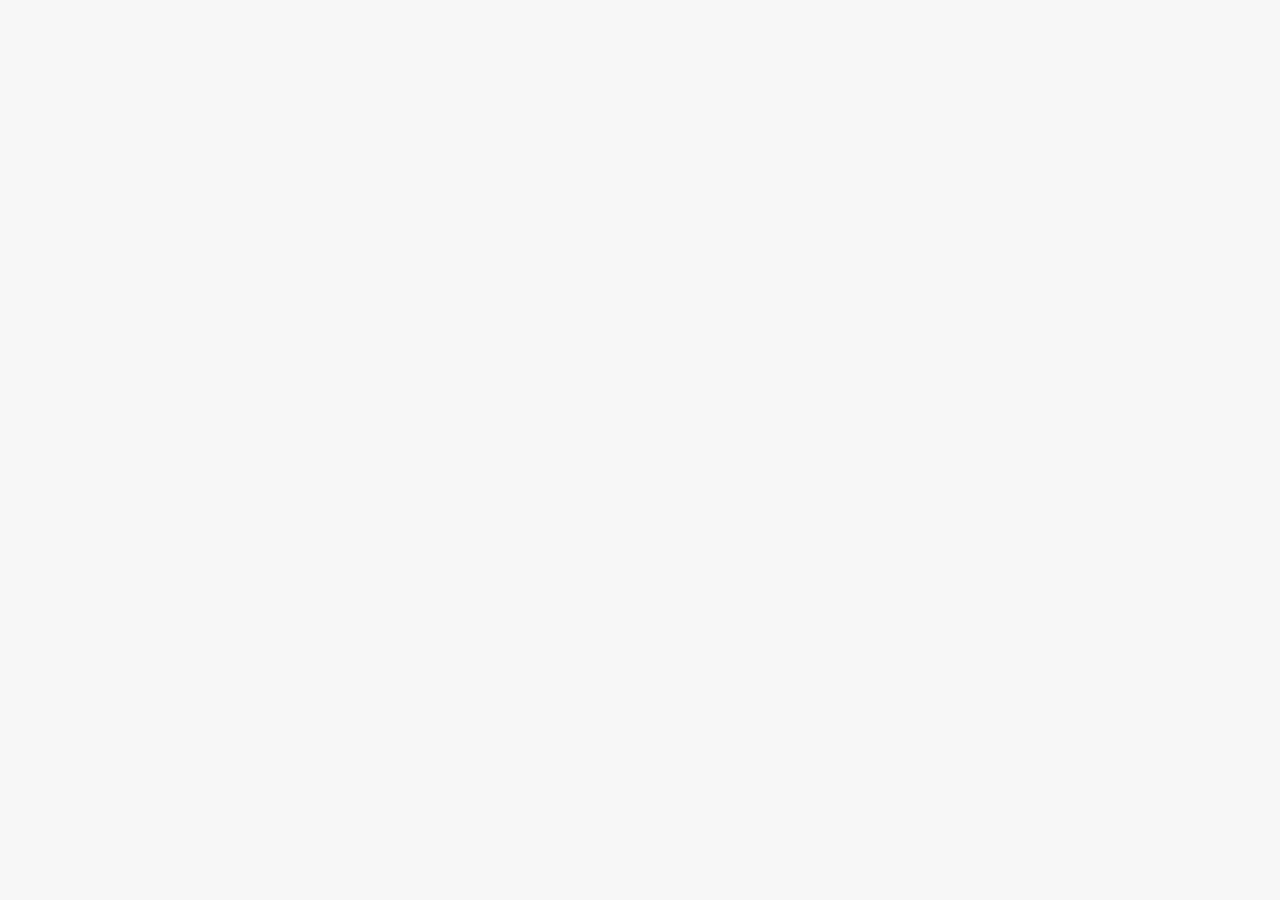
==== index.html @ 06589e7f "Deploy: cicada-syndicate/site@50992321ca707b582c12fab7ec9f43a2d188e33d" ====
<!-- index.html (project root) -->
<!doctype html>
<html lang="en">
  <head>
    <meta charset="utf-8" />
    <meta name="viewport" content="width=device-width, initial-scale=1.0" />
    <title>Cicada Syndicate</title>

    <!-- Your fonts + Font Awesome CDN (keep if you rely on them) -->
    <link rel="stylesheet" href="https://cdnjs.cloudflare.com/ajax/libs/font-awesome/6.5.1/css/all.min.css" />
    <link rel="preconnect" href="https://fonts.googleapis.com" />
    <link rel="preconnect" href="https://fonts.gstatic.com" crossorigin />
    <link href="https://fonts.googleapis.com/css2?family=Host+Grotesk:ital,wght@0,300..800;1,300..800&family=Source+Sans+3:ital,wght@0,200..900;1,200..900&display=swap" rel="stylesheet" />

    <!-- Vite injects scripts automatically -->
    <script type="module" crossorigin src="/assets/index-CR5ueB8g.js"></script>
    <link rel="stylesheet" crossorigin href="/assets/index-DeprcFbC.css">
  </head>
  <body>
    <div id="root"></div>
  </body>
</html>
---- assets/index-DeprcFbC.css ----
*,*:before,*:after{box-sizing:border-box}body,h1,h2,h3,h4,p,figure,blockquote,dl,dd{margin:0}ul[role=list],ol[role=list]{list-style:none}html:focus-within{scroll-behavior:smooth}body{min-height:100vh;text-rendering:optimizeSpeed;line-height:1.5}a:not([class]){-webkit-text-decoration-skip:ink;text-decoration-skip-ink:auto}img,picture{max-width:100%;display:block}input,button,textarea,select{font:inherit}@media (prefers-reduced-motion:reduce){html:focus-within{scroll-behavior:auto}*,*:before,*:after{animation-duration:.01ms!important;animation-iteration-count:1!important;transition-duration:.01ms!important;scroll-behavior:auto!important}}.fa-solid,.fa-regular,.fa-brands,.fa-classic,.fas,.far,.fab,.fa{--_fa-family: var(--fa-family, var(--fa-style-family, "Font Awesome 7 Free"));-webkit-font-smoothing:antialiased;-moz-osx-font-smoothing:grayscale;display:var(--fa-display, inline-block);font-family:var(--_fa-family);font-feature-settings:normal;font-style:normal;font-synthesis:none;font-variant:normal;font-weight:var(--fa-style, 900);line-height:1;text-align:center;text-rendering:auto;width:var(--fa-width, 1.25em)}:is(.fas,.far,.fab,.fa-solid,.fa-regular,.fa-brands,.fa-classic,.fa):before{content:var(--fa)/""}@supports not (content: ""/""){:is(.fas,.far,.fab,.fa-solid,.fa-regular,.fa-brands,.fa-classic,.fa):before{content:var(--fa)}}.fa-1x{font-size:1em}.fa-2x{font-size:2em}.fa-3x{font-size:3em}.fa-4x{font-size:4em}.fa-5x{font-size:5em}.fa-6x{font-size:6em}.fa-7x{font-size:7em}.fa-8x{font-size:8em}.fa-9x{font-size:9em}.fa-10x{font-size:10em}.fa-2xs{font-size:.625em;line-height:.1em;vertical-align:calc((6 / 10 - .375) * 1em)}.fa-xs{font-size:.75em;line-height:calc(1 / 12 * 1em);vertical-align:.125em}.fa-sm{font-size:.875em;line-height:calc(1 / 14 * 1em);vertical-align:calc((6 / 14 - .375) * 1em)}.fa-lg{font-size:1.25em;line-height:.05em;vertical-align:calc((6 / 20 - .375) * 1em)}.fa-xl{font-size:1.5em;line-height:calc(1 / 24 * 1em);vertical-align:-.125em}.fa-2xl{font-size:2em;line-height:.03125em;vertical-align:-.1875em}.fa-width-auto{--fa-width: auto}.fa-fw,.fa-width-fixed{--fa-width: 1.25em}.fa-ul{list-style-type:none;margin-inline-start:var(--fa-li-margin, 2.5em);padding-inline-start:0}.fa-ul>li{position:relative}.fa-li{inset-inline-start:calc(-1 * var(--fa-li-width, 2em));position:absolute;text-align:center;width:var(--fa-li-width, 2em);line-height:inherit}.fa-border{border-color:var(--fa-border-color, #eee);border-radius:var(--fa-border-radius, .1em);border-style:var(--fa-border-style, solid);border-width:var(--fa-border-width, .0625em);box-sizing:var(--fa-border-box-sizing, content-box);padding:var(--fa-border-padding, .1875em .25em)}.fa-pull-left,.fa-pull-start{float:inline-start;margin-inline-end:var(--fa-pull-margin, .3em)}.fa-pull-right,.fa-pull-end{float:inline-end;margin-inline-start:var(--fa-pull-margin, .3em)}.fa-beat{animation-name:fa-beat;animation-delay:var(--fa-animation-delay, 0s);animation-direction:var(--fa-animation-direction, normal);animation-duration:var(--fa-animation-duration, 1s);animation-iteration-count:var(--fa-animation-iteration-count, infinite);animation-timing-function:var(--fa-animation-timing, ease-in-out)}.fa-bounce{animation-name:fa-bounce;animation-delay:var(--fa-animation-delay, 0s);animation-direction:var(--fa-animation-direction, normal);animation-duration:var(--fa-animation-duration, 1s);animation-iteration-count:var(--fa-animation-iteration-count, infinite);animation-timing-function:var(--fa-animation-timing, cubic-bezier(.28, .84, .42, 1))}.fa-fade{animation-name:fa-fade;animation-delay:var(--fa-animation-delay, 0s);animation-direction:var(--fa-animation-direction, normal);animation-duration:var(--fa-animation-duration, 1s);animation-iteration-count:var(--fa-animation-iteration-count, infinite);animation-timing-function:var(--fa-animation-timing, cubic-bezier(.4, 0, .6, 1))}.fa-beat-fade{animation-name:fa-beat-fade;animation-delay:var(--fa-animation-delay, 0s);animation-direction:var(--fa-animation-direction, normal);animation-duration:var(--fa-animation-duration, 1s);animation-iteration-count:var(--fa-animation-iteration-count, infinite);animation-timing-function:var(--fa-animation-timing, cubic-bezier(.4, 0, .6, 1))}.fa-flip{animation-name:fa-flip;animation-delay:var(--fa-animation-delay, 0s);animation-direction:var(--fa-animation-direction, normal);animation-duration:var(--fa-animation-duration, 1s);animation-iteration-count:var(--fa-animation-iteration-count, infinite);animation-timing-function:var(--fa-animation-timing, ease-in-out)}.fa-shake{animation-name:fa-shake;animation-delay:var(--fa-animation-delay, 0s);animation-direction:var(--fa-animation-direction, normal);animation-duration:var(--fa-animation-duration, 1s);animation-iteration-count:var(--fa-animation-iteration-count, infinite);animation-timing-function:var(--fa-animation-timing, linear)}.fa-spin{animation-name:fa-spin;animation-delay:var(--fa-animation-delay, 0s);animation-direction:var(--fa-animation-direction, normal);animation-duration:var(--fa-animation-duration, 2s);animation-iteration-count:var(--fa-animation-iteration-count, infinite);animation-timing-function:var(--fa-animation-timing, linear)}.fa-spin-reverse{--fa-animation-direction: reverse}.fa-pulse,.fa-spin-pulse{animation-name:fa-spin;animation-direction:var(--fa-animation-direction, normal);animation-duration:var(--fa-animation-duration, 1s);animation-iteration-count:var(--fa-animation-iteration-count, infinite);animation-timing-function:var(--fa-animation-timing, steps(8))}@media (prefers-reduced-motion: reduce){.fa-beat,.fa-bounce,.fa-fade,.fa-beat-fade,.fa-flip,.fa-pulse,.fa-shake,.fa-spin,.fa-spin-pulse{animation:none!important;transition:none!important}}@keyframes fa-beat{0%,90%{transform:scale(1)}45%{transform:scale(var(--fa-beat-scale, 1.25))}}@keyframes fa-bounce{0%{transform:scale(1) translateY(0)}10%{transform:scale(var(--fa-bounce-start-scale-x, 1.1),var(--fa-bounce-start-scale-y, .9)) translateY(0)}30%{transform:scale(var(--fa-bounce-jump-scale-x, .9),var(--fa-bounce-jump-scale-y, 1.1)) translateY(var(--fa-bounce-height, -.5em))}50%{transform:scale(var(--fa-bounce-land-scale-x, 1.05),var(--fa-bounce-land-scale-y, .95)) translateY(0)}57%{transform:scale(1) translateY(var(--fa-bounce-rebound, -.125em))}64%{transform:scale(1) translateY(0)}to{transform:scale(1) translateY(0)}}@keyframes fa-fade{50%{opacity:var(--fa-fade-opacity, .4)}}@keyframes fa-beat-fade{0%,to{opacity:var(--fa-beat-fade-opacity, .4);transform:scale(1)}50%{opacity:1;transform:scale(var(--fa-beat-fade-scale, 1.125))}}@keyframes fa-flip{50%{transform:rotate3d(var(--fa-flip-x, 0),var(--fa-flip-y, 1),var(--fa-flip-z, 0),var(--fa-flip-angle, -180deg))}}@keyframes fa-shake{0%{transform:rotate(-15deg)}4%{transform:rotate(15deg)}8%,24%{transform:rotate(-18deg)}12%,28%{transform:rotate(18deg)}16%{transform:rotate(-22deg)}20%{transform:rotate(22deg)}32%{transform:rotate(-12deg)}36%{transform:rotate(12deg)}40%,to{transform:rotate(0)}}@keyframes fa-spin{0%{transform:rotate(0)}to{transform:rotate(360deg)}}.fa-rotate-90{transform:rotate(90deg)}.fa-rotate-180{transform:rotate(180deg)}.fa-rotate-270{transform:rotate(270deg)}.fa-flip-horizontal{transform:scaleX(-1)}.fa-flip-vertical{transform:scaleY(-1)}.fa-flip-both,.fa-flip-horizontal.fa-flip-vertical{transform:scale(-1)}.fa-rotate-by{transform:rotate(var(--fa-rotate-angle, 0))}.fa-stack{display:inline-block;height:2em;line-height:2em;position:relative;vertical-align:middle;width:2.5em}.fa-stack-1x,.fa-stack-2x{--fa-width: 100%;inset:0;position:absolute;text-align:center;width:var(--fa-width);z-index:var(--fa-stack-z-index, auto)}.fa-stack-1x{line-height:inherit}.fa-stack-2x{font-size:2em}.fa-inverse{color:var(--fa-inverse, #fff)}.fa-0{--fa: "0"}.fa-1{--fa: "1"}.fa-2{--fa: "2"}.fa-3{--fa: "3"}.fa-4{--fa: "4"}.fa-5{--fa: "5"}.fa-6{--fa: "6"}.fa-7{--fa: "7"}.fa-8{--fa: "8"}.fa-9{--fa: "9"}.fa-exclamation{--fa: "!"}.fa-hashtag{--fa: "#"}.fa-dollar-sign,.fa-dollar,.fa-usd{--fa: "$"}.fa-percent,.fa-percentage{--fa: "%"}.fa-asterisk{--fa: "*"}.fa-plus,.fa-add{--fa: "+"}.fa-less-than{--fa: "<"}.fa-equals{--fa: "="}.fa-greater-than{--fa: ">"}.fa-question{--fa: "?"}.fa-at{--fa: "@"}.fa-a{--fa: "A"}.fa-b{--fa: "B"}.fa-c{--fa: "C"}.fa-d{--fa: "D"}.fa-e{--fa: "E"}.fa-f{--fa: "F"}.fa-g{--fa: "G"}.fa-h{--fa: "H"}.fa-i{--fa: "I"}.fa-j{--fa: "J"}.fa-k{--fa: "K"}.fa-l{--fa: "L"}.fa-m{--fa: "M"}.fa-n{--fa: "N"}.fa-o{--fa: "O"}.fa-p{--fa: "P"}.fa-q{--fa: "Q"}.fa-r{--fa: "R"}.fa-s{--fa: "S"}.fa-t{--fa: "T"}.fa-u{--fa: "U"}.fa-v{--fa: "V"}.fa-w{--fa: "W"}.fa-x{--fa: "X"}.fa-y{--fa: "Y"}.fa-z{--fa: "Z"}.fa-faucet{--fa: ""}.fa-faucet-drip{--fa: ""}.fa-house-chimney-window{--fa: ""}.fa-house-signal{--fa: ""}.fa-temperature-arrow-down,.fa-temperature-down{--fa: ""}.fa-temperature-arrow-up,.fa-temperature-up{--fa: ""}.fa-trailer{--fa: ""}.fa-bacteria{--fa: ""}.fa-bacterium{--fa: ""}.fa-box-tissue{--fa: ""}.fa-hand-holding-medical{--fa: ""}.fa-hand-sparkles{--fa: ""}.fa-hands-bubbles,.fa-hands-wash{--fa: ""}.fa-handshake-slash,.fa-handshake-alt-slash,.fa-handshake-simple-slash{--fa: ""}.fa-head-side-cough{--fa: ""}.fa-head-side-cough-slash{--fa: ""}.fa-head-side-mask{--fa: ""}.fa-head-side-virus{--fa: ""}.fa-house-chimney-user{--fa: ""}.fa-house-laptop,.fa-laptop-house{--fa: ""}.fa-lungs-virus{--fa: ""}.fa-people-arrows,.fa-people-arrows-left-right{--fa: ""}.fa-plane-slash{--fa: ""}.fa-pump-medical{--fa: ""}.fa-pump-soap{--fa: ""}.fa-shield-virus{--fa: ""}.fa-sink{--fa: ""}.fa-soap{--fa: ""}.fa-stopwatch-20{--fa: ""}.fa-shop-slash,.fa-store-alt-slash{--fa: ""}.fa-store-slash{--fa: ""}.fa-toilet-paper-slash{--fa: ""}.fa-users-slash{--fa: ""}.fa-virus{--fa: ""}.fa-virus-slash{--fa: ""}.fa-viruses{--fa: ""}.fa-vest{--fa: ""}.fa-vest-patches{--fa: ""}.fa-arrow-trend-down{--fa: ""}.fa-arrow-trend-up{--fa: ""}.fa-arrow-up-from-bracket{--fa: ""}.fa-austral-sign{--fa: ""}.fa-baht-sign{--fa: ""}.fa-bitcoin-sign{--fa: ""}.fa-bolt-lightning{--fa: ""}.fa-book-bookmark{--fa: ""}.fa-camera-rotate{--fa: ""}.fa-cedi-sign{--fa: ""}.fa-chart-column{--fa: ""}.fa-chart-gantt{--fa: ""}.fa-clapperboard{--fa: ""}.fa-clover{--fa: ""}.fa-code-compare{--fa: ""}.fa-code-fork{--fa: ""}.fa-code-pull-request{--fa: ""}.fa-colon-sign{--fa: ""}.fa-cruzeiro-sign{--fa: ""}.fa-display{--fa: ""}.fa-dong-sign{--fa: ""}.fa-elevator{--fa: ""}.fa-filter-circle-xmark{--fa: ""}.fa-florin-sign{--fa: ""}.fa-folder-closed{--fa: ""}.fa-franc-sign{--fa: ""}.fa-guarani-sign{--fa: ""}.fa-gun{--fa: ""}.fa-hands-clapping{--fa: ""}.fa-house-user,.fa-home-user{--fa: ""}.fa-indian-rupee-sign,.fa-indian-rupee,.fa-inr{--fa: ""}.fa-kip-sign{--fa: ""}.fa-lari-sign{--fa: ""}.fa-litecoin-sign{--fa: ""}.fa-manat-sign{--fa: ""}.fa-mask-face{--fa: ""}.fa-mill-sign{--fa: ""}.fa-money-bills{--fa: ""}.fa-naira-sign{--fa: ""}.fa-notdef{--fa: ""}.fa-panorama{--fa: ""}.fa-peseta-sign{--fa: ""}.fa-peso-sign{--fa: ""}.fa-plane-up{--fa: ""}.fa-rupiah-sign{--fa: ""}.fa-stairs{--fa: ""}.fa-timeline{--fa: ""}.fa-truck-front{--fa: ""}.fa-turkish-lira-sign,.fa-try,.fa-turkish-lira{--fa: ""}.fa-vault{--fa: ""}.fa-wand-magic-sparkles,.fa-magic-wand-sparkles{--fa: ""}.fa-wheat-awn,.fa-wheat-alt{--fa: ""}.fa-wheelchair-move,.fa-wheelchair-alt{--fa: ""}.fa-bangladeshi-taka-sign{--fa: ""}.fa-bowl-rice{--fa: ""}.fa-person-pregnant{--fa: ""}.fa-house-chimney,.fa-home-lg{--fa: ""}.fa-house-crack{--fa: ""}.fa-house-medical{--fa: ""}.fa-cent-sign{--fa: ""}.fa-plus-minus{--fa: ""}.fa-sailboat{--fa: ""}.fa-section{--fa: ""}.fa-shrimp{--fa: ""}.fa-brazilian-real-sign{--fa: ""}.fa-chart-simple{--fa: ""}.fa-diagram-next{--fa: ""}.fa-diagram-predecessor{--fa: ""}.fa-diagram-successor{--fa: ""}.fa-earth-oceania,.fa-globe-oceania{--fa: ""}.fa-bug-slash{--fa: ""}.fa-file-circle-plus{--fa: ""}.fa-shop-lock{--fa: ""}.fa-virus-covid{--fa: ""}.fa-virus-covid-slash{--fa: ""}.fa-anchor-circle-check{--fa: ""}.fa-anchor-circle-exclamation{--fa: ""}.fa-anchor-circle-xmark{--fa: ""}.fa-anchor-lock{--fa: ""}.fa-arrow-down-up-across-line{--fa: ""}.fa-arrow-down-up-lock{--fa: ""}.fa-arrow-right-to-city{--fa: ""}.fa-arrow-up-from-ground-water{--fa: ""}.fa-arrow-up-from-water-pump{--fa: ""}.fa-arrow-up-right-dots{--fa: ""}.fa-arrows-down-to-line{--fa: ""}.fa-arrows-down-to-people{--fa: ""}.fa-arrows-left-right-to-line{--fa: ""}.fa-arrows-spin{--fa: ""}.fa-arrows-split-up-and-left{--fa: ""}.fa-arrows-to-circle{--fa: ""}.fa-arrows-to-dot{--fa: ""}.fa-arrows-to-eye{--fa: ""}.fa-arrows-turn-right{--fa: ""}.fa-arrows-turn-to-dots{--fa: ""}.fa-arrows-up-to-line{--fa: ""}.fa-bore-hole{--fa: ""}.fa-bottle-droplet{--fa: ""}.fa-bottle-water{--fa: ""}.fa-bowl-food{--fa: ""}.fa-boxes-packing{--fa: ""}.fa-bridge{--fa: ""}.fa-bridge-circle-check{--fa: ""}.fa-bridge-circle-exclamation{--fa: ""}.fa-bridge-circle-xmark{--fa: ""}.fa-bridge-lock{--fa: ""}.fa-bridge-water{--fa: ""}.fa-bucket{--fa: ""}.fa-bugs{--fa: ""}.fa-building-circle-arrow-right{--fa: ""}.fa-building-circle-check{--fa: ""}.fa-building-circle-exclamation{--fa: ""}.fa-building-circle-xmark{--fa: ""}.fa-building-flag{--fa: ""}.fa-building-lock{--fa: ""}.fa-building-ngo{--fa: ""}.fa-building-shield{--fa: ""}.fa-building-un{--fa: ""}.fa-building-user{--fa: ""}.fa-building-wheat{--fa: ""}.fa-burst{--fa: ""}.fa-car-on{--fa: ""}.fa-car-tunnel{--fa: ""}.fa-child-combatant,.fa-child-rifle{--fa: ""}.fa-children{--fa: ""}.fa-circle-nodes{--fa: ""}.fa-clipboard-question{--fa: ""}.fa-cloud-showers-water{--fa: ""}.fa-computer{--fa: ""}.fa-cubes-stacked{--fa: ""}.fa-envelope-circle-check{--fa: ""}.fa-explosion{--fa: ""}.fa-ferry{--fa: ""}.fa-file-circle-exclamation{--fa: ""}.fa-file-circle-minus{--fa: ""}.fa-file-circle-question{--fa: ""}.fa-file-shield{--fa: ""}.fa-fire-burner{--fa: ""}.fa-fish-fins{--fa: ""}.fa-flask-vial{--fa: ""}.fa-glass-water{--fa: ""}.fa-glass-water-droplet{--fa: ""}.fa-group-arrows-rotate{--fa: ""}.fa-hand-holding-hand{--fa: ""}.fa-handcuffs{--fa: ""}.fa-hands-bound{--fa: ""}.fa-hands-holding-child{--fa: ""}.fa-hands-holding-circle{--fa: ""}.fa-heart-circle-bolt{--fa: ""}.fa-heart-circle-check{--fa: ""}.fa-heart-circle-exclamation{--fa: ""}.fa-heart-circle-minus{--fa: ""}.fa-heart-circle-plus{--fa: ""}.fa-heart-circle-xmark{--fa: ""}.fa-helicopter-symbol{--fa: ""}.fa-helmet-un{--fa: ""}.fa-hill-avalanche{--fa: ""}.fa-hill-rockslide{--fa: ""}.fa-house-circle-check{--fa: ""}.fa-house-circle-exclamation{--fa: ""}.fa-house-circle-xmark{--fa: ""}.fa-house-fire{--fa: ""}.fa-house-flag{--fa: ""}.fa-house-flood-water{--fa: ""}.fa-house-flood-water-circle-arrow-right{--fa: ""}.fa-house-lock{--fa: ""}.fa-house-medical-circle-check{--fa: ""}.fa-house-medical-circle-exclamation{--fa: ""}.fa-house-medical-circle-xmark{--fa: ""}.fa-house-medical-flag{--fa: ""}.fa-house-tsunami{--fa: ""}.fa-jar{--fa: ""}.fa-jar-wheat{--fa: ""}.fa-jet-fighter-up{--fa: ""}.fa-jug-detergent{--fa: ""}.fa-kitchen-set{--fa: ""}.fa-land-mine-on{--fa: ""}.fa-landmark-flag{--fa: ""}.fa-laptop-file{--fa: ""}.fa-lines-leaning{--fa: ""}.fa-location-pin-lock{--fa: ""}.fa-locust{--fa: ""}.fa-magnifying-glass-arrow-right{--fa: ""}.fa-magnifying-glass-chart{--fa: ""}.fa-mars-and-venus-burst{--fa: ""}.fa-mask-ventilator{--fa: ""}.fa-mattress-pillow{--fa: ""}.fa-mobile-retro{--fa: ""}.fa-money-bill-transfer{--fa: ""}.fa-money-bill-trend-up{--fa: ""}.fa-money-bill-wheat{--fa: ""}.fa-mosquito{--fa: ""}.fa-mosquito-net{--fa: ""}.fa-mound{--fa: ""}.fa-mountain-city{--fa: ""}.fa-mountain-sun{--fa: ""}.fa-oil-well{--fa: ""}.fa-people-group{--fa: ""}.fa-people-line{--fa: ""}.fa-people-pulling{--fa: ""}.fa-people-robbery{--fa: ""}.fa-people-roof{--fa: ""}.fa-person-arrow-down-to-line{--fa: ""}.fa-person-arrow-up-from-line{--fa: ""}.fa-person-breastfeeding{--fa: ""}.fa-person-burst{--fa: ""}.fa-person-cane{--fa: ""}.fa-person-chalkboard{--fa: ""}.fa-person-circle-check{--fa: ""}.fa-person-circle-exclamation{--fa: ""}.fa-person-circle-minus{--fa: ""}.fa-person-circle-plus{--fa: ""}.fa-person-circle-question{--fa: ""}.fa-person-circle-xmark{--fa: ""}.fa-person-dress-burst{--fa: ""}.fa-person-drowning{--fa: ""}.fa-person-falling{--fa: ""}.fa-person-falling-burst{--fa: ""}.fa-person-half-dress{--fa: ""}.fa-person-harassing{--fa: ""}.fa-person-military-pointing{--fa: ""}.fa-person-military-rifle{--fa: ""}.fa-person-military-to-person{--fa: ""}.fa-person-rays{--fa: ""}.fa-person-rifle{--fa: ""}.fa-person-shelter{--fa: ""}.fa-person-walking-arrow-loop-left{--fa: ""}.fa-person-walking-arrow-right{--fa: ""}.fa-person-walking-dashed-line-arrow-right{--fa: ""}.fa-person-walking-luggage{--fa: ""}.fa-plane-circle-check{--fa: ""}.fa-plane-circle-exclamation{--fa: ""}.fa-plane-circle-xmark{--fa: ""}.fa-plane-lock{--fa: ""}.fa-plate-wheat{--fa: ""}.fa-plug-circle-bolt{--fa: ""}.fa-plug-circle-check{--fa: ""}.fa-plug-circle-exclamation{--fa: ""}.fa-plug-circle-minus{--fa: ""}.fa-plug-circle-plus{--fa: ""}.fa-plug-circle-xmark{--fa: ""}.fa-ranking-star{--fa: ""}.fa-road-barrier{--fa: ""}.fa-road-bridge{--fa: ""}.fa-road-circle-check{--fa: ""}.fa-road-circle-exclamation{--fa: ""}.fa-road-circle-xmark{--fa: ""}.fa-road-lock{--fa: ""}.fa-road-spikes{--fa: ""}.fa-rug{--fa: ""}.fa-sack-xmark{--fa: ""}.fa-school-circle-check{--fa: ""}.fa-school-circle-exclamation{--fa: ""}.fa-school-circle-xmark{--fa: ""}.fa-school-flag{--fa: ""}.fa-school-lock{--fa: ""}.fa-sheet-plastic{--fa: ""}.fa-shield-cat{--fa: ""}.fa-shield-dog{--fa: ""}.fa-shield-heart{--fa: ""}.fa-square-nfi{--fa: ""}.fa-square-person-confined{--fa: ""}.fa-square-virus{--fa: ""}.fa-staff-snake,.fa-rod-asclepius,.fa-rod-snake,.fa-staff-aesculapius{--fa: ""}.fa-sun-plant-wilt{--fa: ""}.fa-tarp{--fa: ""}.fa-tarp-droplet{--fa: ""}.fa-tent{--fa: ""}.fa-tent-arrow-down-to-line{--fa: ""}.fa-tent-arrow-left-right{--fa: ""}.fa-tent-arrow-turn-left{--fa: ""}.fa-tent-arrows-down{--fa: ""}.fa-tents{--fa: ""}.fa-toilet-portable{--fa: ""}.fa-toilets-portable{--fa: ""}.fa-tower-cell{--fa: ""}.fa-tower-observation{--fa: ""}.fa-tree-city{--fa: ""}.fa-trowel{--fa: ""}.fa-trowel-bricks{--fa: ""}.fa-truck-arrow-right{--fa: ""}.fa-truck-droplet{--fa: ""}.fa-truck-field{--fa: ""}.fa-truck-field-un{--fa: ""}.fa-truck-plane{--fa: ""}.fa-users-between-lines{--fa: ""}.fa-users-line{--fa: ""}.fa-users-rays{--fa: ""}.fa-users-rectangle{--fa: ""}.fa-users-viewfinder{--fa: ""}.fa-vial-circle-check{--fa: ""}.fa-vial-virus{--fa: ""}.fa-wheat-awn-circle-exclamation{--fa: ""}.fa-worm{--fa: ""}.fa-xmarks-lines{--fa: ""}.fa-child-dress{--fa: ""}.fa-child-reaching{--fa: ""}.fa-file-circle-check{--fa: ""}.fa-file-circle-xmark{--fa: ""}.fa-person-through-window{--fa: ""}.fa-plant-wilt{--fa: ""}.fa-stapler{--fa: ""}.fa-train-tram{--fa: ""}.fa-table-cells-column-lock{--fa: ""}.fa-table-cells-row-lock{--fa: ""}.fa-thumbtack-slash,.fa-thumb-tack-slash{--fa: ""}.fa-table-cells-row-unlock{--fa: ""}.fa-chart-diagram{--fa: ""}.fa-comment-nodes{--fa: ""}.fa-file-fragment{--fa: ""}.fa-file-half-dashed{--fa: ""}.fa-hexagon-nodes{--fa: ""}.fa-hexagon-nodes-bolt{--fa: ""}.fa-square-binary{--fa: ""}.fa-pentagon{--fa: ""}.fa-non-binary{--fa: ""}.fa-spiral{--fa: ""}.fa-mobile-vibrate{--fa: ""}.fa-single-quote-left{--fa: ""}.fa-single-quote-right{--fa: ""}.fa-bus-side{--fa: ""}.fa-septagon,.fa-heptagon{--fa: ""}.fa-martini-glass-empty,.fa-glass-martini{--fa: ""}.fa-music{--fa: ""}.fa-magnifying-glass,.fa-search{--fa: ""}.fa-heart{--fa: ""}.fa-star{--fa: ""}.fa-user,.fa-user-alt,.fa-user-large{--fa: ""}.fa-film,.fa-film-alt,.fa-film-simple{--fa: ""}.fa-table-cells-large,.fa-th-large{--fa: ""}.fa-table-cells,.fa-th{--fa: ""}.fa-table-list,.fa-th-list{--fa: ""}.fa-check{--fa: ""}.fa-xmark,.fa-close,.fa-multiply,.fa-remove,.fa-times{--fa: ""}.fa-magnifying-glass-plus,.fa-search-plus{--fa: ""}.fa-magnifying-glass-minus,.fa-search-minus{--fa: ""}.fa-power-off{--fa: ""}.fa-signal,.fa-signal-5,.fa-signal-perfect{--fa: ""}.fa-gear,.fa-cog{--fa: ""}.fa-house,.fa-home,.fa-home-alt,.fa-home-lg-alt{--fa: ""}.fa-clock,.fa-clock-four{--fa: ""}.fa-road{--fa: ""}.fa-download{--fa: ""}.fa-inbox{--fa: ""}.fa-arrow-rotate-right,.fa-arrow-right-rotate,.fa-arrow-rotate-forward,.fa-redo{--fa: ""}.fa-arrows-rotate,.fa-refresh,.fa-sync{--fa: ""}.fa-rectangle-list,.fa-list-alt{--fa: ""}.fa-lock{--fa: ""}.fa-flag{--fa: ""}.fa-headphones,.fa-headphones-alt,.fa-headphones-simple{--fa: ""}.fa-volume-off{--fa: ""}.fa-volume-low,.fa-volume-down{--fa: ""}.fa-volume-high,.fa-volume-up{--fa: ""}.fa-qrcode{--fa: ""}.fa-barcode{--fa: ""}.fa-tag{--fa: ""}.fa-tags{--fa: ""}.fa-book{--fa: ""}.fa-bookmark{--fa: ""}.fa-print{--fa: ""}.fa-camera,.fa-camera-alt{--fa: ""}.fa-font{--fa: ""}.fa-bold{--fa: ""}.fa-italic{--fa: ""}.fa-text-height{--fa: ""}.fa-text-width{--fa: ""}.fa-align-left{--fa: ""}.fa-align-center{--fa: ""}.fa-align-right{--fa: ""}.fa-align-justify{--fa: ""}.fa-list,.fa-list-squares{--fa: ""}.fa-outdent,.fa-dedent{--fa: ""}.fa-indent{--fa: ""}.fa-video,.fa-video-camera{--fa: ""}.fa-image{--fa: ""}.fa-location-pin,.fa-map-marker{--fa: ""}.fa-circle-half-stroke,.fa-adjust{--fa: ""}.fa-droplet,.fa-tint{--fa: ""}.fa-pen-to-square,.fa-edit{--fa: ""}.fa-arrows-up-down-left-right,.fa-arrows{--fa: ""}.fa-backward-step,.fa-step-backward{--fa: ""}.fa-backward-fast,.fa-fast-backward{--fa: ""}.fa-backward{--fa: ""}.fa-play{--fa: ""}.fa-pause{--fa: ""}.fa-stop{--fa: ""}.fa-forward{--fa: ""}.fa-forward-fast,.fa-fast-forward{--fa: ""}.fa-forward-step,.fa-step-forward{--fa: ""}.fa-eject{--fa: ""}.fa-chevron-left{--fa: ""}.fa-chevron-right{--fa: ""}.fa-circle-plus,.fa-plus-circle{--fa: ""}.fa-circle-minus,.fa-minus-circle{--fa: ""}.fa-circle-xmark,.fa-times-circle,.fa-xmark-circle{--fa: ""}.fa-circle-check,.fa-check-circle{--fa: ""}.fa-circle-question,.fa-question-circle{--fa: ""}.fa-circle-info,.fa-info-circle{--fa: ""}.fa-crosshairs{--fa: ""}.fa-ban,.fa-cancel{--fa: ""}.fa-arrow-left{--fa: ""}.fa-arrow-right{--fa: ""}.fa-arrow-up{--fa: ""}.fa-arrow-down{--fa: ""}.fa-share,.fa-mail-forward{--fa: ""}.fa-expand{--fa: ""}.fa-compress{--fa: ""}.fa-minus,.fa-subtract{--fa: ""}.fa-circle-exclamation,.fa-exclamation-circle{--fa: ""}.fa-gift{--fa: ""}.fa-leaf{--fa: ""}.fa-fire{--fa: ""}.fa-eye{--fa: ""}.fa-eye-slash{--fa: ""}.fa-triangle-exclamation,.fa-exclamation-triangle,.fa-warning{--fa: ""}.fa-plane{--fa: ""}.fa-calendar-days,.fa-calendar-alt{--fa: ""}.fa-shuffle,.fa-random{--fa: ""}.fa-comment{--fa: ""}.fa-magnet{--fa: ""}.fa-chevron-up{--fa: ""}.fa-chevron-down{--fa: ""}.fa-retweet{--fa: ""}.fa-cart-shopping,.fa-shopping-cart{--fa: ""}.fa-folder,.fa-folder-blank{--fa: ""}.fa-folder-open{--fa: ""}.fa-arrows-up-down,.fa-arrows-v{--fa: ""}.fa-arrows-left-right,.fa-arrows-h{--fa: ""}.fa-chart-bar,.fa-bar-chart{--fa: ""}.fa-camera-retro{--fa: ""}.fa-key{--fa: ""}.fa-gears,.fa-cogs{--fa: ""}.fa-comments{--fa: ""}.fa-star-half{--fa: ""}.fa-arrow-right-from-bracket,.fa-sign-out{--fa: ""}.fa-thumbtack,.fa-thumb-tack{--fa: ""}.fa-arrow-up-right-from-square,.fa-external-link{--fa: ""}.fa-arrow-right-to-bracket,.fa-sign-in{--fa: ""}.fa-trophy{--fa: ""}.fa-upload{--fa: ""}.fa-lemon{--fa: ""}.fa-phone{--fa: ""}.fa-square-phone,.fa-phone-square{--fa: ""}.fa-unlock{--fa: ""}.fa-credit-card,.fa-credit-card-alt{--fa: ""}.fa-rss,.fa-feed{--fa: ""}.fa-hard-drive,.fa-hdd{--fa: ""}.fa-bullhorn{--fa: ""}.fa-certificate{--fa: ""}.fa-hand-point-right{--fa: ""}.fa-hand-point-left{--fa: ""}.fa-hand-point-up{--fa: ""}.fa-hand-point-down{--fa: ""}.fa-circle-arrow-left,.fa-arrow-circle-left{--fa: ""}.fa-circle-arrow-right,.fa-arrow-circle-right{--fa: ""}.fa-circle-arrow-up,.fa-arrow-circle-up{--fa: ""}.fa-circle-arrow-down,.fa-arrow-circle-down{--fa: ""}.fa-globe{--fa: ""}.fa-wrench{--fa: ""}.fa-list-check,.fa-tasks{--fa: ""}.fa-filter{--fa: ""}.fa-briefcase{--fa: ""}.fa-up-down-left-right,.fa-arrows-alt{--fa: ""}.fa-users{--fa: ""}.fa-link,.fa-chain{--fa: ""}.fa-cloud{--fa: ""}.fa-flask{--fa: ""}.fa-scissors,.fa-cut{--fa: ""}.fa-copy{--fa: ""}.fa-paperclip{--fa: ""}.fa-floppy-disk,.fa-save{--fa: ""}.fa-square{--fa: ""}.fa-bars,.fa-navicon{--fa: ""}.fa-list-ul,.fa-list-dots{--fa: ""}.fa-list-ol,.fa-list-1-2,.fa-list-numeric{--fa: ""}.fa-strikethrough{--fa: ""}.fa-underline{--fa: ""}.fa-table{--fa: ""}.fa-wand-magic,.fa-magic{--fa: ""}.fa-truck{--fa: ""}.fa-money-bill{--fa: ""}.fa-caret-down{--fa: ""}.fa-caret-up{--fa: ""}.fa-caret-left{--fa: ""}.fa-caret-right{--fa: ""}.fa-table-columns,.fa-columns{--fa: ""}.fa-sort,.fa-unsorted{--fa: ""}.fa-sort-down,.fa-sort-desc{--fa: ""}.fa-sort-up,.fa-sort-asc{--fa: ""}.fa-envelope{--fa: ""}.fa-arrow-rotate-left,.fa-arrow-left-rotate,.fa-arrow-rotate-back,.fa-arrow-rotate-backward,.fa-undo{--fa: ""}.fa-gavel,.fa-legal{--fa: ""}.fa-bolt,.fa-zap{--fa: ""}.fa-sitemap{--fa: ""}.fa-umbrella{--fa: ""}.fa-paste,.fa-file-clipboard{--fa: ""}.fa-lightbulb{--fa: ""}.fa-arrow-right-arrow-left,.fa-exchange{--fa: ""}.fa-cloud-arrow-down,.fa-cloud-download,.fa-cloud-download-alt{--fa: ""}.fa-cloud-arrow-up,.fa-cloud-upload,.fa-cloud-upload-alt{--fa: ""}.fa-user-doctor,.fa-user-md{--fa: ""}.fa-stethoscope{--fa: ""}.fa-suitcase{--fa: ""}.fa-bell{--fa: ""}.fa-mug-saucer,.fa-coffee{--fa: ""}.fa-hospital,.fa-hospital-alt,.fa-hospital-wide{--fa: ""}.fa-truck-medical,.fa-ambulance{--fa: ""}.fa-suitcase-medical,.fa-medkit{--fa: ""}.fa-jet-fighter,.fa-fighter-jet{--fa: ""}.fa-beer-mug-empty,.fa-beer{--fa: ""}.fa-square-h,.fa-h-square{--fa: ""}.fa-square-plus,.fa-plus-square{--fa: ""}.fa-angles-left,.fa-angle-double-left{--fa: ""}.fa-angles-right,.fa-angle-double-right{--fa: ""}.fa-angles-up,.fa-angle-double-up{--fa: ""}.fa-angles-down,.fa-angle-double-down{--fa: ""}.fa-angle-left{--fa: ""}.fa-angle-right{--fa: ""}.fa-angle-up{--fa: ""}.fa-angle-down{--fa: ""}.fa-laptop{--fa: ""}.fa-tablet-button{--fa: ""}.fa-mobile-button{--fa: ""}.fa-quote-left,.fa-quote-left-alt{--fa: ""}.fa-quote-right,.fa-quote-right-alt{--fa: ""}.fa-spinner{--fa: ""}.fa-circle{--fa: ""}.fa-face-smile,.fa-smile{--fa: ""}.fa-face-frown,.fa-frown{--fa: ""}.fa-face-meh,.fa-meh{--fa: ""}.fa-gamepad{--fa: ""}.fa-keyboard{--fa: ""}.fa-flag-checkered{--fa: ""}.fa-terminal{--fa: ""}.fa-code{--fa: ""}.fa-reply-all,.fa-mail-reply-all{--fa: ""}.fa-location-arrow{--fa: ""}.fa-crop{--fa: ""}.fa-code-branch{--fa: ""}.fa-link-slash,.fa-chain-broken,.fa-chain-slash,.fa-unlink{--fa: ""}.fa-info{--fa: ""}.fa-superscript{--fa: ""}.fa-subscript{--fa: ""}.fa-eraser{--fa: ""}.fa-puzzle-piece{--fa: ""}.fa-microphone{--fa: ""}.fa-microphone-slash{--fa: ""}.fa-shield,.fa-shield-blank{--fa: ""}.fa-calendar{--fa: ""}.fa-fire-extinguisher{--fa: ""}.fa-rocket{--fa: ""}.fa-circle-chevron-left,.fa-chevron-circle-left{--fa: ""}.fa-circle-chevron-right,.fa-chevron-circle-right{--fa: ""}.fa-circle-chevron-up,.fa-chevron-circle-up{--fa: ""}.fa-circle-chevron-down,.fa-chevron-circle-down{--fa: ""}.fa-anchor{--fa: ""}.fa-unlock-keyhole,.fa-unlock-alt{--fa: ""}.fa-bullseye{--fa: ""}.fa-ellipsis,.fa-ellipsis-h{--fa: ""}.fa-ellipsis-vertical,.fa-ellipsis-v{--fa: ""}.fa-square-rss,.fa-rss-square{--fa: ""}.fa-circle-play,.fa-play-circle{--fa: ""}.fa-ticket{--fa: ""}.fa-square-minus,.fa-minus-square{--fa: ""}.fa-arrow-turn-up,.fa-level-up{--fa: ""}.fa-arrow-turn-down,.fa-level-down{--fa: ""}.fa-square-check,.fa-check-square{--fa: ""}.fa-square-pen,.fa-pen-square,.fa-pencil-square{--fa: ""}.fa-square-arrow-up-right,.fa-external-link-square{--fa: ""}.fa-share-from-square,.fa-share-square{--fa: ""}.fa-compass{--fa: ""}.fa-square-caret-down,.fa-caret-square-down{--fa: ""}.fa-square-caret-up,.fa-caret-square-up{--fa: ""}.fa-square-caret-right,.fa-caret-square-right{--fa: ""}.fa-euro-sign,.fa-eur,.fa-euro{--fa: ""}.fa-sterling-sign,.fa-gbp,.fa-pound-sign{--fa: ""}.fa-rupee-sign,.fa-rupee{--fa: ""}.fa-yen-sign,.fa-cny,.fa-jpy,.fa-rmb,.fa-yen{--fa: ""}.fa-ruble-sign,.fa-rouble,.fa-rub,.fa-ruble{--fa: ""}.fa-won-sign,.fa-krw,.fa-won{--fa: ""}.fa-file{--fa: ""}.fa-file-lines,.fa-file-alt,.fa-file-text{--fa: ""}.fa-arrow-down-a-z,.fa-sort-alpha-asc,.fa-sort-alpha-down{--fa: ""}.fa-arrow-up-a-z,.fa-sort-alpha-up{--fa: ""}.fa-arrow-down-wide-short,.fa-sort-amount-asc,.fa-sort-amount-down{--fa: ""}.fa-arrow-up-wide-short,.fa-sort-amount-up{--fa: ""}.fa-arrow-down-1-9,.fa-sort-numeric-asc,.fa-sort-numeric-down{--fa: ""}.fa-arrow-up-1-9,.fa-sort-numeric-up{--fa: ""}.fa-thumbs-up{--fa: ""}.fa-thumbs-down{--fa: ""}.fa-arrow-down-long,.fa-long-arrow-down{--fa: ""}.fa-arrow-up-long,.fa-long-arrow-up{--fa: ""}.fa-arrow-left-long,.fa-long-arrow-left{--fa: ""}.fa-arrow-right-long,.fa-long-arrow-right{--fa: ""}.fa-person-dress,.fa-female{--fa: ""}.fa-person,.fa-male{--fa: ""}.fa-sun{--fa: ""}.fa-moon{--fa: ""}.fa-box-archive,.fa-archive{--fa: ""}.fa-bug{--fa: ""}.fa-square-caret-left,.fa-caret-square-left{--fa: ""}.fa-circle-dot,.fa-dot-circle{--fa: ""}.fa-wheelchair{--fa: ""}.fa-lira-sign{--fa: ""}.fa-shuttle-space,.fa-space-shuttle{--fa: ""}.fa-square-envelope,.fa-envelope-square{--fa: ""}.fa-building-columns,.fa-bank,.fa-institution,.fa-museum,.fa-university{--fa: ""}.fa-graduation-cap,.fa-mortar-board{--fa: ""}.fa-language{--fa: ""}.fa-fax{--fa: ""}.fa-building{--fa: ""}.fa-child{--fa: ""}.fa-paw{--fa: ""}.fa-cube{--fa: ""}.fa-cubes{--fa: ""}.fa-recycle{--fa: ""}.fa-car,.fa-automobile{--fa: ""}.fa-taxi,.fa-cab{--fa: ""}.fa-tree{--fa: ""}.fa-database{--fa: ""}.fa-file-pdf{--fa: ""}.fa-file-word{--fa: ""}.fa-file-excel{--fa: ""}.fa-file-powerpoint{--fa: ""}.fa-file-image{--fa: ""}.fa-file-zipper,.fa-file-archive{--fa: ""}.fa-file-audio{--fa: ""}.fa-file-video{--fa: ""}.fa-file-code{--fa: ""}.fa-life-ring{--fa: ""}.fa-circle-notch{--fa: ""}.fa-paper-plane{--fa: ""}.fa-clock-rotate-left,.fa-history{--fa: ""}.fa-heading,.fa-header{--fa: ""}.fa-paragraph{--fa: ""}.fa-sliders,.fa-sliders-h{--fa: ""}.fa-share-nodes,.fa-share-alt{--fa: ""}.fa-square-share-nodes,.fa-share-alt-square{--fa: ""}.fa-bomb{--fa: ""}.fa-futbol,.fa-futbol-ball,.fa-soccer-ball{--fa: ""}.fa-tty,.fa-teletype{--fa: ""}.fa-binoculars{--fa: ""}.fa-plug{--fa: ""}.fa-newspaper{--fa: ""}.fa-wifi,.fa-wifi-3,.fa-wifi-strong{--fa: ""}.fa-calculator{--fa: ""}.fa-bell-slash{--fa: ""}.fa-trash{--fa: ""}.fa-copyright{--fa: ""}.fa-eye-dropper,.fa-eye-dropper-empty,.fa-eyedropper{--fa: ""}.fa-paintbrush,.fa-paint-brush{--fa: ""}.fa-cake-candles,.fa-birthday-cake,.fa-cake{--fa: ""}.fa-chart-area,.fa-area-chart{--fa: ""}.fa-chart-pie,.fa-pie-chart{--fa: ""}.fa-chart-line,.fa-line-chart{--fa: ""}.fa-toggle-off{--fa: ""}.fa-toggle-on{--fa: ""}.fa-bicycle{--fa: ""}.fa-bus{--fa: ""}.fa-closed-captioning{--fa: ""}.fa-shekel-sign,.fa-ils,.fa-shekel,.fa-sheqel,.fa-sheqel-sign{--fa: ""}.fa-cart-plus{--fa: ""}.fa-cart-arrow-down{--fa: ""}.fa-diamond{--fa: ""}.fa-ship{--fa: ""}.fa-user-secret{--fa: ""}.fa-motorcycle{--fa: ""}.fa-street-view{--fa: ""}.fa-heart-pulse,.fa-heartbeat{--fa: ""}.fa-venus{--fa: ""}.fa-mars{--fa: ""}.fa-mercury{--fa: ""}.fa-mars-and-venus{--fa: ""}.fa-transgender,.fa-transgender-alt{--fa: ""}.fa-venus-double{--fa: ""}.fa-mars-double{--fa: ""}.fa-venus-mars{--fa: ""}.fa-mars-stroke{--fa: ""}.fa-mars-stroke-up,.fa-mars-stroke-v{--fa: ""}.fa-mars-stroke-right,.fa-mars-stroke-h{--fa: ""}.fa-neuter{--fa: ""}.fa-genderless{--fa: ""}.fa-server{--fa: ""}.fa-user-plus{--fa: ""}.fa-user-xmark,.fa-user-times{--fa: ""}.fa-bed{--fa: ""}.fa-train{--fa: ""}.fa-train-subway,.fa-subway{--fa: ""}.fa-battery-full,.fa-battery,.fa-battery-5{--fa: ""}.fa-battery-three-quarters,.fa-battery-4{--fa: ""}.fa-battery-half,.fa-battery-3{--fa: ""}.fa-battery-quarter,.fa-battery-2{--fa: ""}.fa-battery-empty,.fa-battery-0{--fa: ""}.fa-arrow-pointer,.fa-mouse-pointer{--fa: ""}.fa-i-cursor{--fa: ""}.fa-object-group{--fa: ""}.fa-object-ungroup{--fa: ""}.fa-note-sticky,.fa-sticky-note{--fa: ""}.fa-clone{--fa: ""}.fa-scale-balanced,.fa-balance-scale{--fa: ""}.fa-hourglass-start,.fa-hourglass-1{--fa: ""}.fa-hourglass-half,.fa-hourglass-2{--fa: ""}.fa-hourglass-end,.fa-hourglass-3{--fa: ""}.fa-hourglass,.fa-hourglass-empty{--fa: ""}.fa-hand-back-fist,.fa-hand-rock{--fa: ""}.fa-hand,.fa-hand-paper{--fa: ""}.fa-hand-scissors{--fa: ""}.fa-hand-lizard{--fa: ""}.fa-hand-spock{--fa: ""}.fa-hand-pointer{--fa: ""}.fa-hand-peace{--fa: ""}.fa-trademark{--fa: ""}.fa-registered{--fa: ""}.fa-tv,.fa-television,.fa-tv-alt{--fa: ""}.fa-calendar-plus{--fa: ""}.fa-calendar-minus{--fa: ""}.fa-calendar-xmark,.fa-calendar-times{--fa: ""}.fa-calendar-check{--fa: ""}.fa-industry{--fa: ""}.fa-map-pin{--fa: ""}.fa-signs-post,.fa-map-signs{--fa: ""}.fa-map{--fa: ""}.fa-message,.fa-comment-alt{--fa: ""}.fa-circle-pause,.fa-pause-circle{--fa: ""}.fa-circle-stop,.fa-stop-circle{--fa: ""}.fa-bag-shopping,.fa-shopping-bag{--fa: ""}.fa-basket-shopping,.fa-shopping-basket{--fa: ""}.fa-universal-access{--fa: ""}.fa-person-walking-with-cane,.fa-blind{--fa: ""}.fa-audio-description{--fa: ""}.fa-phone-volume,.fa-volume-control-phone{--fa: ""}.fa-braille{--fa: ""}.fa-ear-listen,.fa-assistive-listening-systems{--fa: ""}.fa-hands-asl-interpreting,.fa-american-sign-language-interpreting,.fa-asl-interpreting,.fa-hands-american-sign-language-interpreting{--fa: ""}.fa-ear-deaf,.fa-deaf,.fa-deafness,.fa-hard-of-hearing{--fa: ""}.fa-hands,.fa-sign-language,.fa-signing{--fa: ""}.fa-eye-low-vision,.fa-low-vision{--fa: ""}.fa-handshake,.fa-handshake-alt,.fa-handshake-simple{--fa: ""}.fa-envelope-open{--fa: ""}.fa-address-book,.fa-contact-book{--fa: ""}.fa-address-card,.fa-contact-card,.fa-vcard{--fa: ""}.fa-circle-user,.fa-user-circle{--fa: ""}.fa-id-badge{--fa: ""}.fa-id-card,.fa-drivers-license{--fa: ""}.fa-temperature-full,.fa-temperature-4,.fa-thermometer-4,.fa-thermometer-full{--fa: ""}.fa-temperature-three-quarters,.fa-temperature-3,.fa-thermometer-3,.fa-thermometer-three-quarters{--fa: ""}.fa-temperature-half,.fa-temperature-2,.fa-thermometer-2,.fa-thermometer-half{--fa: ""}.fa-temperature-quarter,.fa-temperature-1,.fa-thermometer-1,.fa-thermometer-quarter{--fa: ""}.fa-temperature-empty,.fa-temperature-0,.fa-thermometer-0,.fa-thermometer-empty{--fa: ""}.fa-shower{--fa: ""}.fa-bath,.fa-bathtub{--fa: ""}.fa-podcast{--fa: ""}.fa-window-maximize{--fa: ""}.fa-window-minimize{--fa: ""}.fa-window-restore{--fa: ""}.fa-square-xmark,.fa-times-square,.fa-xmark-square{--fa: ""}.fa-microchip{--fa: ""}.fa-snowflake{--fa: ""}.fa-spoon,.fa-utensil-spoon{--fa: ""}.fa-utensils,.fa-cutlery{--fa: ""}.fa-rotate-left,.fa-rotate-back,.fa-rotate-backward,.fa-undo-alt{--fa: ""}.fa-trash-can,.fa-trash-alt{--fa: ""}.fa-rotate,.fa-sync-alt{--fa: ""}.fa-stopwatch{--fa: ""}.fa-right-from-bracket,.fa-sign-out-alt{--fa: ""}.fa-right-to-bracket,.fa-sign-in-alt{--fa: ""}.fa-rotate-right,.fa-redo-alt,.fa-rotate-forward{--fa: ""}.fa-poo{--fa: ""}.fa-images{--fa: ""}.fa-pencil,.fa-pencil-alt{--fa: ""}.fa-pen{--fa: ""}.fa-pen-clip,.fa-pen-alt{--fa: ""}.fa-octagon{--fa: ""}.fa-down-long,.fa-long-arrow-alt-down{--fa: ""}.fa-left-long,.fa-long-arrow-alt-left{--fa: ""}.fa-right-long,.fa-long-arrow-alt-right{--fa: ""}.fa-up-long,.fa-long-arrow-alt-up{--fa: ""}.fa-hexagon{--fa: ""}.fa-file-pen,.fa-file-edit{--fa: ""}.fa-maximize,.fa-expand-arrows-alt{--fa: ""}.fa-clipboard{--fa: ""}.fa-left-right,.fa-arrows-alt-h{--fa: ""}.fa-up-down,.fa-arrows-alt-v{--fa: ""}.fa-alarm-clock{--fa: ""}.fa-circle-down,.fa-arrow-alt-circle-down{--fa: ""}.fa-circle-left,.fa-arrow-alt-circle-left{--fa: ""}.fa-circle-right,.fa-arrow-alt-circle-right{--fa: ""}.fa-circle-up,.fa-arrow-alt-circle-up{--fa: ""}.fa-up-right-from-square,.fa-external-link-alt{--fa: ""}.fa-square-up-right,.fa-external-link-square-alt{--fa: ""}.fa-right-left,.fa-exchange-alt{--fa: ""}.fa-repeat{--fa: ""}.fa-code-commit{--fa: ""}.fa-code-merge{--fa: ""}.fa-desktop,.fa-desktop-alt{--fa: ""}.fa-gem{--fa: ""}.fa-turn-down,.fa-level-down-alt{--fa: ""}.fa-turn-up,.fa-level-up-alt{--fa: ""}.fa-lock-open{--fa: ""}.fa-location-dot,.fa-map-marker-alt{--fa: ""}.fa-microphone-lines,.fa-microphone-alt{--fa: ""}.fa-mobile-screen-button,.fa-mobile-alt{--fa: ""}.fa-mobile,.fa-mobile-android,.fa-mobile-phone{--fa: ""}.fa-mobile-screen,.fa-mobile-android-alt{--fa: ""}.fa-money-bill-1,.fa-money-bill-alt{--fa: ""}.fa-phone-slash{--fa: ""}.fa-image-portrait,.fa-portrait{--fa: ""}.fa-reply,.fa-mail-reply{--fa: ""}.fa-shield-halved,.fa-shield-alt{--fa: ""}.fa-tablet-screen-button,.fa-tablet-alt{--fa: ""}.fa-tablet,.fa-tablet-android{--fa: ""}.fa-ticket-simple,.fa-ticket-alt{--fa: ""}.fa-rectangle-xmark,.fa-rectangle-times,.fa-times-rectangle,.fa-window-close{--fa: ""}.fa-down-left-and-up-right-to-center,.fa-compress-alt{--fa: ""}.fa-up-right-and-down-left-from-center,.fa-expand-alt{--fa: ""}.fa-baseball-bat-ball{--fa: ""}.fa-baseball,.fa-baseball-ball{--fa: ""}.fa-basketball,.fa-basketball-ball{--fa: ""}.fa-bowling-ball{--fa: ""}.fa-chess{--fa: ""}.fa-chess-bishop{--fa: ""}.fa-chess-board{--fa: ""}.fa-chess-king{--fa: ""}.fa-chess-knight{--fa: ""}.fa-chess-pawn{--fa: ""}.fa-chess-queen{--fa: ""}.fa-chess-rook{--fa: ""}.fa-dumbbell{--fa: ""}.fa-football,.fa-football-ball{--fa: ""}.fa-golf-ball-tee,.fa-golf-ball{--fa: ""}.fa-hockey-puck{--fa: ""}.fa-broom-ball,.fa-quidditch,.fa-quidditch-broom-ball{--fa: ""}.fa-square-full{--fa: ""}.fa-table-tennis-paddle-ball,.fa-ping-pong-paddle-ball,.fa-table-tennis{--fa: ""}.fa-volleyball,.fa-volleyball-ball{--fa: ""}.fa-hand-dots,.fa-allergies{--fa: ""}.fa-bandage,.fa-band-aid{--fa: ""}.fa-box{--fa: ""}.fa-boxes-stacked,.fa-boxes,.fa-boxes-alt{--fa: ""}.fa-briefcase-medical{--fa: ""}.fa-fire-flame-simple,.fa-burn{--fa: ""}.fa-capsules{--fa: ""}.fa-clipboard-check{--fa: ""}.fa-clipboard-list{--fa: ""}.fa-person-dots-from-line,.fa-diagnoses{--fa: ""}.fa-dna{--fa: ""}.fa-dolly,.fa-dolly-box{--fa: ""}.fa-cart-flatbed,.fa-dolly-flatbed{--fa: ""}.fa-file-medical{--fa: ""}.fa-file-waveform,.fa-file-medical-alt{--fa: ""}.fa-kit-medical,.fa-first-aid{--fa: ""}.fa-circle-h,.fa-hospital-symbol{--fa: ""}.fa-id-card-clip,.fa-id-card-alt{--fa: ""}.fa-notes-medical{--fa: ""}.fa-pallet{--fa: ""}.fa-pills{--fa: ""}.fa-prescription-bottle{--fa: ""}.fa-prescription-bottle-medical,.fa-prescription-bottle-alt{--fa: ""}.fa-bed-pulse,.fa-procedures{--fa: ""}.fa-truck-fast,.fa-shipping-fast{--fa: ""}.fa-smoking{--fa: ""}.fa-syringe{--fa: ""}.fa-tablets{--fa: ""}.fa-thermometer{--fa: ""}.fa-vial{--fa: ""}.fa-vials{--fa: ""}.fa-warehouse{--fa: ""}.fa-weight-scale,.fa-weight{--fa: ""}.fa-x-ray{--fa: ""}.fa-box-open{--fa: ""}.fa-comment-dots,.fa-commenting{--fa: ""}.fa-comment-slash{--fa: ""}.fa-couch{--fa: ""}.fa-circle-dollar-to-slot,.fa-donate{--fa: ""}.fa-dove{--fa: ""}.fa-hand-holding{--fa: ""}.fa-hand-holding-heart{--fa: ""}.fa-hand-holding-dollar,.fa-hand-holding-usd{--fa: ""}.fa-hand-holding-droplet,.fa-hand-holding-water{--fa: ""}.fa-hands-holding{--fa: ""}.fa-handshake-angle,.fa-hands-helping{--fa: ""}.fa-parachute-box{--fa: ""}.fa-people-carry-box,.fa-people-carry{--fa: ""}.fa-piggy-bank{--fa: ""}.fa-ribbon{--fa: ""}.fa-route{--fa: ""}.fa-seedling,.fa-sprout{--fa: ""}.fa-sign-hanging,.fa-sign{--fa: ""}.fa-face-smile-wink,.fa-smile-wink{--fa: ""}.fa-tape{--fa: ""}.fa-truck-ramp-box,.fa-truck-loading{--fa: ""}.fa-truck-moving{--fa: ""}.fa-video-slash{--fa: ""}.fa-wine-glass{--fa: ""}.fa-user-astronaut{--fa: ""}.fa-user-check{--fa: ""}.fa-user-clock{--fa: ""}.fa-user-gear,.fa-user-cog{--fa: ""}.fa-user-pen,.fa-user-edit{--fa: ""}.fa-user-group,.fa-user-friends{--fa: ""}.fa-user-graduate{--fa: ""}.fa-user-lock{--fa: ""}.fa-user-minus{--fa: ""}.fa-user-ninja{--fa: ""}.fa-user-shield{--fa: ""}.fa-user-slash,.fa-user-alt-slash,.fa-user-large-slash{--fa: ""}.fa-user-tag{--fa: ""}.fa-user-tie{--fa: ""}.fa-users-gear,.fa-users-cog{--fa: ""}.fa-scale-unbalanced,.fa-balance-scale-left{--fa: ""}.fa-scale-unbalanced-flip,.fa-balance-scale-right{--fa: ""}.fa-blender{--fa: ""}.fa-book-open{--fa: ""}.fa-tower-broadcast,.fa-broadcast-tower{--fa: ""}.fa-broom{--fa: ""}.fa-chalkboard,.fa-blackboard{--fa: ""}.fa-chalkboard-user,.fa-chalkboard-teacher{--fa: ""}.fa-church{--fa: ""}.fa-coins{--fa: ""}.fa-compact-disc{--fa: ""}.fa-crow{--fa: ""}.fa-crown{--fa: ""}.fa-dice{--fa: ""}.fa-dice-five{--fa: ""}.fa-dice-four{--fa: ""}.fa-dice-one{--fa: ""}.fa-dice-six{--fa: ""}.fa-dice-three{--fa: ""}.fa-dice-two{--fa: ""}.fa-divide{--fa: ""}.fa-door-closed{--fa: ""}.fa-door-open{--fa: ""}.fa-feather{--fa: ""}.fa-frog{--fa: ""}.fa-gas-pump{--fa: ""}.fa-glasses{--fa: ""}.fa-greater-than-equal{--fa: ""}.fa-helicopter{--fa: ""}.fa-infinity{--fa: ""}.fa-kiwi-bird{--fa: ""}.fa-less-than-equal{--fa: ""}.fa-memory{--fa: ""}.fa-microphone-lines-slash,.fa-microphone-alt-slash{--fa: ""}.fa-money-bill-wave{--fa: ""}.fa-money-bill-1-wave,.fa-money-bill-wave-alt{--fa: ""}.fa-money-check{--fa: ""}.fa-money-check-dollar,.fa-money-check-alt{--fa: ""}.fa-not-equal{--fa: ""}.fa-palette{--fa: ""}.fa-square-parking,.fa-parking{--fa: ""}.fa-diagram-project,.fa-project-diagram{--fa: ""}.fa-receipt{--fa: ""}.fa-robot{--fa: ""}.fa-ruler{--fa: ""}.fa-ruler-combined{--fa: ""}.fa-ruler-horizontal{--fa: ""}.fa-ruler-vertical{--fa: ""}.fa-school{--fa: ""}.fa-screwdriver{--fa: ""}.fa-shoe-prints{--fa: ""}.fa-skull{--fa: ""}.fa-ban-smoking,.fa-smoking-ban{--fa: ""}.fa-store{--fa: ""}.fa-shop,.fa-store-alt{--fa: ""}.fa-bars-staggered,.fa-reorder,.fa-stream{--fa: ""}.fa-stroopwafel{--fa: ""}.fa-toolbox{--fa: ""}.fa-shirt,.fa-t-shirt,.fa-tshirt{--fa: ""}.fa-person-walking,.fa-walking{--fa: ""}.fa-wallet{--fa: ""}.fa-face-angry,.fa-angry{--fa: ""}.fa-archway{--fa: ""}.fa-book-atlas,.fa-atlas{--fa: ""}.fa-award{--fa: ""}.fa-delete-left,.fa-backspace{--fa: ""}.fa-bezier-curve{--fa: ""}.fa-bong{--fa: ""}.fa-brush{--fa: ""}.fa-bus-simple,.fa-bus-alt{--fa: ""}.fa-cannabis{--fa: ""}.fa-check-double{--fa: ""}.fa-martini-glass-citrus,.fa-cocktail{--fa: ""}.fa-bell-concierge,.fa-concierge-bell{--fa: ""}.fa-cookie{--fa: ""}.fa-cookie-bite{--fa: ""}.fa-crop-simple,.fa-crop-alt{--fa: ""}.fa-tachograph-digital,.fa-digital-tachograph{--fa: ""}.fa-face-dizzy,.fa-dizzy{--fa: ""}.fa-compass-drafting,.fa-drafting-compass{--fa: ""}.fa-drum{--fa: ""}.fa-drum-steelpan{--fa: ""}.fa-feather-pointed,.fa-feather-alt{--fa: ""}.fa-file-contract{--fa: ""}.fa-file-arrow-down,.fa-file-download{--fa: ""}.fa-file-export,.fa-arrow-right-from-file{--fa: ""}.fa-file-import,.fa-arrow-right-to-file{--fa: ""}.fa-file-invoice{--fa: ""}.fa-file-invoice-dollar{--fa: ""}.fa-file-prescription{--fa: ""}.fa-file-signature{--fa: ""}.fa-file-arrow-up,.fa-file-upload{--fa: ""}.fa-fill{--fa: ""}.fa-fill-drip{--fa: ""}.fa-fingerprint{--fa: ""}.fa-fish{--fa: ""}.fa-face-flushed,.fa-flushed{--fa: ""}.fa-face-frown-open,.fa-frown-open{--fa: ""}.fa-martini-glass,.fa-glass-martini-alt{--fa: ""}.fa-earth-africa,.fa-globe-africa{--fa: ""}.fa-earth-americas,.fa-earth,.fa-earth-america,.fa-globe-americas{--fa: ""}.fa-earth-asia,.fa-globe-asia{--fa: ""}.fa-face-grimace,.fa-grimace{--fa: ""}.fa-face-grin,.fa-grin{--fa: ""}.fa-face-grin-wide,.fa-grin-alt{--fa: ""}.fa-face-grin-beam,.fa-grin-beam{--fa: ""}.fa-face-grin-beam-sweat,.fa-grin-beam-sweat{--fa: ""}.fa-face-grin-hearts,.fa-grin-hearts{--fa: ""}.fa-face-grin-squint,.fa-grin-squint{--fa: ""}.fa-face-grin-squint-tears,.fa-grin-squint-tears{--fa: ""}.fa-face-grin-stars,.fa-grin-stars{--fa: ""}.fa-face-grin-tears,.fa-grin-tears{--fa: ""}.fa-face-grin-tongue,.fa-grin-tongue{--fa: ""}.fa-face-grin-tongue-squint,.fa-grin-tongue-squint{--fa: ""}.fa-face-grin-tongue-wink,.fa-grin-tongue-wink{--fa: ""}.fa-face-grin-wink,.fa-grin-wink{--fa: ""}.fa-grip,.fa-grid-horizontal,.fa-grip-horizontal{--fa: ""}.fa-grip-vertical,.fa-grid-vertical{--fa: ""}.fa-headset{--fa: ""}.fa-highlighter{--fa: ""}.fa-hot-tub-person,.fa-hot-tub{--fa: ""}.fa-hotel{--fa: ""}.fa-joint{--fa: ""}.fa-face-kiss,.fa-kiss{--fa: ""}.fa-face-kiss-beam,.fa-kiss-beam{--fa: ""}.fa-face-kiss-wink-heart,.fa-kiss-wink-heart{--fa: ""}.fa-face-laugh,.fa-laugh{--fa: ""}.fa-face-laugh-beam,.fa-laugh-beam{--fa: ""}.fa-face-laugh-squint,.fa-laugh-squint{--fa: ""}.fa-face-laugh-wink,.fa-laugh-wink{--fa: ""}.fa-cart-flatbed-suitcase,.fa-luggage-cart{--fa: ""}.fa-map-location,.fa-map-marked{--fa: ""}.fa-map-location-dot,.fa-map-marked-alt{--fa: ""}.fa-marker{--fa: ""}.fa-medal{--fa: ""}.fa-face-meh-blank,.fa-meh-blank{--fa: ""}.fa-face-rolling-eyes,.fa-meh-rolling-eyes{--fa: ""}.fa-monument{--fa: ""}.fa-mortar-pestle{--fa: ""}.fa-paint-roller{--fa: ""}.fa-passport{--fa: ""}.fa-pen-fancy{--fa: ""}.fa-pen-nib{--fa: ""}.fa-pen-ruler,.fa-pencil-ruler{--fa: ""}.fa-plane-arrival{--fa: ""}.fa-plane-departure{--fa: ""}.fa-prescription{--fa: ""}.fa-face-sad-cry,.fa-sad-cry{--fa: ""}.fa-face-sad-tear,.fa-sad-tear{--fa: ""}.fa-van-shuttle,.fa-shuttle-van{--fa: ""}.fa-signature{--fa: ""}.fa-face-smile-beam,.fa-smile-beam{--fa: ""}.fa-solar-panel{--fa: ""}.fa-spa{--fa: ""}.fa-splotch{--fa: ""}.fa-spray-can{--fa: ""}.fa-stamp{--fa: ""}.fa-star-half-stroke,.fa-star-half-alt{--fa: ""}.fa-suitcase-rolling{--fa: ""}.fa-face-surprise,.fa-surprise{--fa: ""}.fa-swatchbook{--fa: ""}.fa-person-swimming,.fa-swimmer{--fa: ""}.fa-water-ladder,.fa-ladder-water,.fa-swimming-pool{--fa: ""}.fa-droplet-slash,.fa-tint-slash{--fa: ""}.fa-face-tired,.fa-tired{--fa: ""}.fa-tooth{--fa: ""}.fa-umbrella-beach{--fa: ""}.fa-weight-hanging{--fa: ""}.fa-wine-glass-empty,.fa-wine-glass-alt{--fa: ""}.fa-spray-can-sparkles,.fa-air-freshener{--fa: ""}.fa-apple-whole,.fa-apple-alt{--fa: ""}.fa-atom{--fa: ""}.fa-bone{--fa: ""}.fa-book-open-reader,.fa-book-reader{--fa: ""}.fa-brain{--fa: ""}.fa-car-rear,.fa-car-alt{--fa: ""}.fa-car-battery,.fa-battery-car{--fa: ""}.fa-car-burst,.fa-car-crash{--fa: ""}.fa-car-side{--fa: ""}.fa-charging-station{--fa: ""}.fa-diamond-turn-right,.fa-directions{--fa: ""}.fa-draw-polygon,.fa-vector-polygon{--fa: ""}.fa-laptop-code{--fa: ""}.fa-layer-group{--fa: ""}.fa-location-crosshairs,.fa-location{--fa: ""}.fa-lungs{--fa: ""}.fa-microscope{--fa: ""}.fa-oil-can{--fa: ""}.fa-poop{--fa: ""}.fa-shapes,.fa-triangle-circle-square{--fa: ""}.fa-star-of-life{--fa: ""}.fa-gauge,.fa-dashboard,.fa-gauge-med,.fa-tachometer-alt-average{--fa: ""}.fa-gauge-high,.fa-tachometer-alt,.fa-tachometer-alt-fast{--fa: ""}.fa-gauge-simple,.fa-gauge-simple-med,.fa-tachometer-average{--fa: ""}.fa-gauge-simple-high,.fa-tachometer,.fa-tachometer-fast{--fa: ""}.fa-teeth{--fa: ""}.fa-teeth-open{--fa: ""}.fa-masks-theater,.fa-theater-masks{--fa: ""}.fa-traffic-light{--fa: ""}.fa-truck-monster{--fa: ""}.fa-truck-pickup{--fa: ""}.fa-rectangle-ad,.fa-ad{--fa: ""}.fa-ankh{--fa: ""}.fa-book-bible,.fa-bible{--fa: ""}.fa-business-time,.fa-briefcase-clock{--fa: ""}.fa-city{--fa: ""}.fa-comment-dollar{--fa: ""}.fa-comments-dollar{--fa: ""}.fa-cross{--fa: ""}.fa-dharmachakra{--fa: ""}.fa-envelope-open-text{--fa: ""}.fa-folder-minus{--fa: ""}.fa-folder-plus{--fa: ""}.fa-filter-circle-dollar,.fa-funnel-dollar{--fa: ""}.fa-gopuram{--fa: ""}.fa-hamsa{--fa: ""}.fa-bahai,.fa-haykal{--fa: ""}.fa-jedi{--fa: ""}.fa-book-journal-whills,.fa-journal-whills{--fa: ""}.fa-kaaba{--fa: ""}.fa-khanda{--fa: ""}.fa-landmark{--fa: ""}.fa-envelopes-bulk,.fa-mail-bulk{--fa: ""}.fa-menorah{--fa: ""}.fa-mosque{--fa: ""}.fa-om{--fa: ""}.fa-spaghetti-monster-flying,.fa-pastafarianism{--fa: ""}.fa-peace{--fa: ""}.fa-place-of-worship{--fa: ""}.fa-square-poll-vertical,.fa-poll{--fa: ""}.fa-square-poll-horizontal,.fa-poll-h{--fa: ""}.fa-person-praying,.fa-pray{--fa: ""}.fa-hands-praying,.fa-praying-hands{--fa: ""}.fa-book-quran,.fa-quran{--fa: ""}.fa-magnifying-glass-dollar,.fa-search-dollar{--fa: ""}.fa-magnifying-glass-location,.fa-search-location{--fa: ""}.fa-socks{--fa: ""}.fa-square-root-variable,.fa-square-root-alt{--fa: ""}.fa-star-and-crescent{--fa: ""}.fa-star-of-david{--fa: ""}.fa-synagogue{--fa: ""}.fa-scroll-torah,.fa-torah{--fa: ""}.fa-torii-gate{--fa: ""}.fa-vihara{--fa: ""}.fa-volume-xmark,.fa-volume-mute,.fa-volume-times{--fa: ""}.fa-yin-yang{--fa: ""}.fa-blender-phone{--fa: ""}.fa-book-skull,.fa-book-dead{--fa: ""}.fa-campground{--fa: ""}.fa-cat{--fa: ""}.fa-chair{--fa: ""}.fa-cloud-moon{--fa: ""}.fa-cloud-sun{--fa: ""}.fa-cow{--fa: ""}.fa-dice-d20{--fa: ""}.fa-dice-d6{--fa: ""}.fa-dog{--fa: ""}.fa-dragon{--fa: ""}.fa-drumstick-bite{--fa: ""}.fa-dungeon{--fa: ""}.fa-file-csv{--fa: ""}.fa-hand-fist,.fa-fist-raised{--fa: ""}.fa-ghost{--fa: ""}.fa-hammer{--fa: ""}.fa-hanukiah{--fa: ""}.fa-hat-wizard{--fa: ""}.fa-person-hiking,.fa-hiking{--fa: ""}.fa-hippo{--fa: ""}.fa-horse{--fa: ""}.fa-house-chimney-crack,.fa-house-damage{--fa: ""}.fa-hryvnia-sign,.fa-hryvnia{--fa: ""}.fa-mask{--fa: ""}.fa-mountain{--fa: ""}.fa-network-wired{--fa: ""}.fa-otter{--fa: ""}.fa-ring{--fa: ""}.fa-person-running,.fa-running{--fa: ""}.fa-scroll{--fa: ""}.fa-skull-crossbones{--fa: ""}.fa-slash{--fa: ""}.fa-spider{--fa: ""}.fa-toilet-paper,.fa-toilet-paper-alt,.fa-toilet-paper-blank{--fa: ""}.fa-tractor{--fa: ""}.fa-user-injured{--fa: ""}.fa-vr-cardboard{--fa: ""}.fa-wand-sparkles{--fa: ""}.fa-wind{--fa: ""}.fa-wine-bottle{--fa: ""}.fa-cloud-meatball{--fa: ""}.fa-cloud-moon-rain{--fa: ""}.fa-cloud-rain{--fa: ""}.fa-cloud-showers-heavy{--fa: ""}.fa-cloud-sun-rain{--fa: ""}.fa-democrat{--fa: ""}.fa-flag-usa{--fa: ""}.fa-hurricane{--fa: ""}.fa-landmark-dome,.fa-landmark-alt{--fa: ""}.fa-meteor{--fa: ""}.fa-person-booth{--fa: ""}.fa-poo-storm,.fa-poo-bolt{--fa: ""}.fa-rainbow{--fa: ""}.fa-republican{--fa: ""}.fa-smog{--fa: ""}.fa-temperature-high{--fa: ""}.fa-temperature-low{--fa: ""}.fa-cloud-bolt,.fa-thunderstorm{--fa: ""}.fa-tornado{--fa: ""}.fa-volcano{--fa: ""}.fa-check-to-slot,.fa-vote-yea{--fa: ""}.fa-water{--fa: ""}.fa-baby{--fa: ""}.fa-baby-carriage,.fa-carriage-baby{--fa: ""}.fa-biohazard{--fa: ""}.fa-blog{--fa: ""}.fa-calendar-day{--fa: ""}.fa-calendar-week{--fa: ""}.fa-candy-cane{--fa: ""}.fa-carrot{--fa: ""}.fa-cash-register{--fa: ""}.fa-minimize,.fa-compress-arrows-alt{--fa: ""}.fa-dumpster{--fa: ""}.fa-dumpster-fire{--fa: ""}.fa-ethernet{--fa: ""}.fa-gifts{--fa: ""}.fa-champagne-glasses,.fa-glass-cheers{--fa: ""}.fa-whiskey-glass,.fa-glass-whiskey{--fa: ""}.fa-earth-europe,.fa-globe-europe{--fa: ""}.fa-grip-lines{--fa: ""}.fa-grip-lines-vertical{--fa: ""}.fa-guitar{--fa: ""}.fa-heart-crack,.fa-heart-broken{--fa: ""}.fa-holly-berry{--fa: ""}.fa-horse-head{--fa: ""}.fa-icicles{--fa: ""}.fa-igloo{--fa: ""}.fa-mitten{--fa: ""}.fa-mug-hot{--fa: ""}.fa-radiation{--fa: ""}.fa-circle-radiation,.fa-radiation-alt{--fa: ""}.fa-restroom{--fa: ""}.fa-satellite{--fa: ""}.fa-satellite-dish{--fa: ""}.fa-sd-card{--fa: ""}.fa-sim-card{--fa: ""}.fa-person-skating,.fa-skating{--fa: ""}.fa-person-skiing,.fa-skiing{--fa: ""}.fa-person-skiing-nordic,.fa-skiing-nordic{--fa: ""}.fa-sleigh{--fa: ""}.fa-comment-sms,.fa-sms{--fa: ""}.fa-person-snowboarding,.fa-snowboarding{--fa: ""}.fa-snowman{--fa: ""}.fa-snowplow{--fa: ""}.fa-tenge-sign,.fa-tenge{--fa: ""}.fa-toilet{--fa: ""}.fa-screwdriver-wrench,.fa-tools{--fa: ""}.fa-cable-car,.fa-tram{--fa: ""}.fa-fire-flame-curved,.fa-fire-alt{--fa: ""}.fa-bacon{--fa: ""}.fa-book-medical{--fa: ""}.fa-bread-slice{--fa: ""}.fa-cheese{--fa: ""}.fa-house-chimney-medical,.fa-clinic-medical{--fa: ""}.fa-clipboard-user{--fa: ""}.fa-comment-medical{--fa: ""}.fa-crutch{--fa: ""}.fa-disease{--fa: ""}.fa-egg{--fa: ""}.fa-folder-tree{--fa: ""}.fa-burger,.fa-hamburger{--fa: ""}.fa-hand-middle-finger{--fa: ""}.fa-helmet-safety,.fa-hard-hat,.fa-hat-hard{--fa: ""}.fa-hospital-user{--fa: ""}.fa-hotdog{--fa: ""}.fa-ice-cream{--fa: ""}.fa-laptop-medical{--fa: ""}.fa-pager{--fa: ""}.fa-pepper-hot{--fa: ""}.fa-pizza-slice{--fa: ""}.fa-sack-dollar{--fa: ""}.fa-book-tanakh,.fa-tanakh{--fa: ""}.fa-bars-progress,.fa-tasks-alt{--fa: ""}.fa-trash-arrow-up,.fa-trash-restore{--fa: ""}.fa-trash-can-arrow-up,.fa-trash-restore-alt{--fa: ""}.fa-user-nurse{--fa: ""}.fa-wave-square{--fa: ""}.fa-person-biking,.fa-biking{--fa: ""}.fa-border-all{--fa: ""}.fa-border-none{--fa: ""}.fa-border-top-left,.fa-border-style{--fa: ""}.fa-person-digging,.fa-digging{--fa: ""}.fa-fan{--fa: ""}.fa-icons,.fa-heart-music-camera-bolt{--fa: ""}.fa-phone-flip,.fa-phone-alt{--fa: ""}.fa-square-phone-flip,.fa-phone-square-alt{--fa: ""}.fa-photo-film,.fa-photo-video{--fa: ""}.fa-text-slash,.fa-remove-format{--fa: ""}.fa-arrow-down-z-a,.fa-sort-alpha-desc,.fa-sort-alpha-down-alt{--fa: ""}.fa-arrow-up-z-a,.fa-sort-alpha-up-alt{--fa: ""}.fa-arrow-down-short-wide,.fa-sort-amount-desc,.fa-sort-amount-down-alt{--fa: ""}.fa-arrow-up-short-wide,.fa-sort-amount-up-alt{--fa: ""}.fa-arrow-down-9-1,.fa-sort-numeric-desc,.fa-sort-numeric-down-alt{--fa: ""}.fa-arrow-up-9-1,.fa-sort-numeric-up-alt{--fa: ""}.fa-spell-check{--fa: ""}.fa-voicemail{--fa: ""}.fa-hat-cowboy{--fa: ""}.fa-hat-cowboy-side{--fa: ""}.fa-computer-mouse,.fa-mouse{--fa: ""}.fa-radio{--fa: ""}.fa-record-vinyl{--fa: ""}.fa-walkie-talkie{--fa: ""}.fa-caravan{--fa: ""}:root,:host{--fa-family-brands: "Font Awesome 7 Brands";--fa-font-brands: normal 400 1em/1 var(--fa-family-brands)}@font-face{font-family:"Font Awesome 7 Brands";font-style:normal;font-weight:400;font-display:block;src:url(/assets/fa-brands-400-BfBXV7Mm.woff2)}.fab,.fa-brands,.fa-classic.fa-brands{--fa-family: var(--fa-family-brands);--fa-style: 400}.fa-firefox-browser{--fa: ""}.fa-ideal{--fa: ""}.fa-microblog{--fa: ""}.fa-square-pied-piper,.fa-pied-piper-square{--fa: ""}.fa-unity{--fa: ""}.fa-dailymotion{--fa: ""}.fa-square-instagram,.fa-instagram-square{--fa: ""}.fa-mixer{--fa: ""}.fa-shopify{--fa: ""}.fa-deezer{--fa: ""}.fa-edge-legacy{--fa: ""}.fa-google-pay{--fa: ""}.fa-rust{--fa: ""}.fa-tiktok{--fa: ""}.fa-unsplash{--fa: ""}.fa-cloudflare{--fa: ""}.fa-guilded{--fa: ""}.fa-hive{--fa: ""}.fa-42-group,.fa-innosoft{--fa: ""}.fa-instalod{--fa: ""}.fa-octopus-deploy{--fa: ""}.fa-perbyte{--fa: ""}.fa-uncharted{--fa: ""}.fa-watchman-monitoring{--fa: ""}.fa-wodu{--fa: ""}.fa-wirsindhandwerk,.fa-wsh{--fa: ""}.fa-bots{--fa: ""}.fa-cmplid{--fa: ""}.fa-bilibili{--fa: ""}.fa-golang{--fa: ""}.fa-pix{--fa: ""}.fa-sitrox{--fa: ""}.fa-hashnode{--fa: ""}.fa-meta{--fa: ""}.fa-padlet{--fa: ""}.fa-nfc-directional{--fa: ""}.fa-nfc-symbol{--fa: ""}.fa-screenpal{--fa: ""}.fa-space-awesome{--fa: ""}.fa-square-font-awesome{--fa: ""}.fa-square-gitlab,.fa-gitlab-square{--fa: ""}.fa-odysee{--fa: ""}.fa-stubber{--fa: ""}.fa-debian{--fa: ""}.fa-shoelace{--fa: ""}.fa-threads{--fa: ""}.fa-square-threads{--fa: ""}.fa-square-x-twitter{--fa: ""}.fa-x-twitter{--fa: ""}.fa-opensuse{--fa: ""}.fa-letterboxd{--fa: ""}.fa-square-letterboxd{--fa: ""}.fa-mintbit{--fa: ""}.fa-google-scholar{--fa: ""}.fa-brave{--fa: ""}.fa-brave-reverse{--fa: ""}.fa-pixiv{--fa: ""}.fa-upwork{--fa: ""}.fa-webflow{--fa: ""}.fa-signal-messenger{--fa: ""}.fa-bluesky{--fa: ""}.fa-jxl{--fa: ""}.fa-square-upwork{--fa: ""}.fa-web-awesome{--fa: ""}.fa-square-web-awesome{--fa: ""}.fa-square-web-awesome-stroke{--fa: ""}.fa-dart-lang{--fa: ""}.fa-flutter{--fa: ""}.fa-files-pinwheel{--fa: ""}.fa-css{--fa: ""}.fa-square-bluesky{--fa: ""}.fa-openai{--fa: ""}.fa-square-linkedin{--fa: ""}.fa-cash-app{--fa: ""}.fa-disqus{--fa: ""}.fa-eleventy,.fa-11ty{--fa: ""}.fa-kakao-talk{--fa: ""}.fa-linktree{--fa: ""}.fa-notion{--fa: ""}.fa-pandora{--fa: ""}.fa-pixelfed{--fa: ""}.fa-tidal{--fa: ""}.fa-vsco{--fa: ""}.fa-w3c{--fa: ""}.fa-lumon{--fa: ""}.fa-lumon-drop{--fa: ""}.fa-square-figma{--fa: ""}.fa-tex{--fa: ""}.fa-duolingo{--fa: ""}.fa-square-twitter,.fa-twitter-square{--fa: ""}.fa-square-facebook,.fa-facebook-square{--fa: ""}.fa-linkedin{--fa: ""}.fa-square-github,.fa-github-square{--fa: ""}.fa-twitter{--fa: ""}.fa-facebook{--fa: ""}.fa-github{--fa: ""}.fa-pinterest{--fa: ""}.fa-square-pinterest,.fa-pinterest-square{--fa: ""}.fa-square-google-plus,.fa-google-plus-square{--fa: ""}.fa-google-plus-g{--fa: ""}.fa-linkedin-in{--fa: ""}.fa-github-alt{--fa: ""}.fa-maxcdn{--fa: ""}.fa-html5{--fa: ""}.fa-css3{--fa: ""}.fa-btc{--fa: ""}.fa-youtube{--fa: ""}.fa-xing{--fa: ""}.fa-square-xing,.fa-xing-square{--fa: ""}.fa-dropbox{--fa: ""}.fa-stack-overflow{--fa: ""}.fa-instagram{--fa: ""}.fa-flickr{--fa: ""}.fa-adn{--fa: ""}.fa-bitbucket{--fa: ""}.fa-tumblr{--fa: ""}.fa-square-tumblr,.fa-tumblr-square{--fa: ""}.fa-apple{--fa: ""}.fa-windows{--fa: ""}.fa-android{--fa: ""}.fa-linux{--fa: ""}.fa-dribbble{--fa: ""}.fa-skype{--fa: ""}.fa-foursquare{--fa: ""}.fa-trello{--fa: ""}.fa-gratipay{--fa: ""}.fa-vk{--fa: ""}.fa-weibo{--fa: ""}.fa-renren{--fa: ""}.fa-pagelines{--fa: ""}.fa-stack-exchange{--fa: ""}.fa-square-vimeo,.fa-vimeo-square{--fa: ""}.fa-slack,.fa-slack-hash{--fa: ""}.fa-wordpress{--fa: ""}.fa-openid{--fa: ""}.fa-yahoo{--fa: ""}.fa-google{--fa: ""}.fa-reddit{--fa: ""}.fa-square-reddit,.fa-reddit-square{--fa: ""}.fa-stumbleupon-circle{--fa: ""}.fa-stumbleupon{--fa: ""}.fa-delicious{--fa: ""}.fa-digg{--fa: ""}.fa-pied-piper-pp{--fa: ""}.fa-pied-piper-alt{--fa: ""}.fa-drupal{--fa: ""}.fa-joomla{--fa: ""}.fa-behance{--fa: ""}.fa-square-behance,.fa-behance-square{--fa: ""}.fa-steam{--fa: ""}.fa-square-steam,.fa-steam-square{--fa: ""}.fa-spotify{--fa: ""}.fa-deviantart{--fa: ""}.fa-soundcloud{--fa: ""}.fa-vine{--fa: ""}.fa-codepen{--fa: ""}.fa-jsfiddle{--fa: ""}.fa-rebel{--fa: ""}.fa-empire{--fa: ""}.fa-square-git,.fa-git-square{--fa: ""}.fa-git{--fa: ""}.fa-hacker-news{--fa: ""}.fa-tencent-weibo{--fa: ""}.fa-qq{--fa: ""}.fa-weixin{--fa: ""}.fa-slideshare{--fa: ""}.fa-twitch{--fa: ""}.fa-yelp{--fa: ""}.fa-paypal{--fa: ""}.fa-google-wallet{--fa: ""}.fa-cc-visa{--fa: ""}.fa-cc-mastercard{--fa: ""}.fa-cc-discover{--fa: ""}.fa-cc-amex{--fa: ""}.fa-cc-paypal{--fa: ""}.fa-cc-stripe{--fa: ""}.fa-lastfm{--fa: ""}.fa-square-lastfm,.fa-lastfm-square{--fa: ""}.fa-ioxhost{--fa: ""}.fa-angellist{--fa: ""}.fa-buysellads{--fa: ""}.fa-connectdevelop{--fa: ""}.fa-dashcube{--fa: ""}.fa-forumbee{--fa: ""}.fa-leanpub{--fa: ""}.fa-sellsy{--fa: ""}.fa-shirtsinbulk{--fa: ""}.fa-simplybuilt{--fa: ""}.fa-skyatlas{--fa: ""}.fa-pinterest-p{--fa: ""}.fa-whatsapp{--fa: ""}.fa-viacoin{--fa: ""}.fa-medium,.fa-medium-m{--fa: ""}.fa-y-combinator{--fa: ""}.fa-optin-monster{--fa: ""}.fa-opencart{--fa: ""}.fa-expeditedssl{--fa: ""}.fa-cc-jcb{--fa: ""}.fa-cc-diners-club{--fa: ""}.fa-creative-commons{--fa: ""}.fa-gg{--fa: ""}.fa-gg-circle{--fa: ""}.fa-odnoklassniki{--fa: ""}.fa-square-odnoklassniki,.fa-odnoklassniki-square{--fa: ""}.fa-get-pocket{--fa: ""}.fa-wikipedia-w{--fa: ""}.fa-safari{--fa: ""}.fa-chrome{--fa: ""}.fa-firefox{--fa: ""}.fa-opera{--fa: ""}.fa-internet-explorer{--fa: ""}.fa-contao{--fa: ""}.fa-500px{--fa: ""}.fa-amazon{--fa: ""}.fa-houzz{--fa: ""}.fa-vimeo-v{--fa: ""}.fa-black-tie{--fa: ""}.fa-fonticons{--fa: ""}.fa-reddit-alien{--fa: ""}.fa-edge{--fa: ""}.fa-codiepie{--fa: ""}.fa-modx{--fa: ""}.fa-fort-awesome{--fa: ""}.fa-usb{--fa: ""}.fa-product-hunt{--fa: ""}.fa-mixcloud{--fa: ""}.fa-scribd{--fa: ""}.fa-bluetooth{--fa: ""}.fa-bluetooth-b{--fa: ""}.fa-gitlab{--fa: ""}.fa-wpbeginner{--fa: ""}.fa-wpforms{--fa: ""}.fa-envira{--fa: ""}.fa-glide{--fa: ""}.fa-glide-g{--fa: ""}.fa-viadeo{--fa: ""}.fa-square-viadeo,.fa-viadeo-square{--fa: ""}.fa-snapchat,.fa-snapchat-ghost{--fa: ""}.fa-square-snapchat,.fa-snapchat-square{--fa: ""}.fa-pied-piper{--fa: ""}.fa-first-order{--fa: ""}.fa-yoast{--fa: ""}.fa-themeisle{--fa: ""}.fa-google-plus{--fa: ""}.fa-font-awesome,.fa-font-awesome-flag,.fa-font-awesome-logo-full{--fa: ""}.fa-linode{--fa: ""}.fa-quora{--fa: ""}.fa-free-code-camp{--fa: ""}.fa-telegram,.fa-telegram-plane{--fa: ""}.fa-bandcamp{--fa: ""}.fa-grav{--fa: ""}.fa-etsy{--fa: ""}.fa-imdb{--fa: ""}.fa-ravelry{--fa: ""}.fa-sellcast{--fa: ""}.fa-superpowers{--fa: ""}.fa-wpexplorer{--fa: ""}.fa-meetup{--fa: ""}.fa-square-font-awesome-stroke,.fa-font-awesome-alt{--fa: ""}.fa-accessible-icon{--fa: ""}.fa-accusoft{--fa: ""}.fa-adversal{--fa: ""}.fa-affiliatetheme{--fa: ""}.fa-algolia{--fa: ""}.fa-amilia{--fa: ""}.fa-angrycreative{--fa: ""}.fa-app-store{--fa: ""}.fa-app-store-ios{--fa: ""}.fa-apper{--fa: ""}.fa-asymmetrik{--fa: ""}.fa-audible{--fa: ""}.fa-avianex{--fa: ""}.fa-aws{--fa: ""}.fa-bimobject{--fa: ""}.fa-bitcoin{--fa: ""}.fa-bity{--fa: ""}.fa-blackberry{--fa: ""}.fa-blogger{--fa: ""}.fa-blogger-b{--fa: ""}.fa-buromobelexperte{--fa: ""}.fa-centercode{--fa: ""}.fa-cloudscale{--fa: ""}.fa-cloudsmith{--fa: ""}.fa-cloudversify{--fa: ""}.fa-cpanel{--fa: ""}.fa-css3-alt{--fa: ""}.fa-cuttlefish{--fa: ""}.fa-d-and-d{--fa: ""}.fa-deploydog{--fa: ""}.fa-deskpro{--fa: ""}.fa-digital-ocean{--fa: ""}.fa-discord{--fa: ""}.fa-discourse{--fa: ""}.fa-dochub{--fa: ""}.fa-docker{--fa: ""}.fa-draft2digital{--fa: ""}.fa-square-dribbble,.fa-dribbble-square{--fa: ""}.fa-dyalog{--fa: ""}.fa-earlybirds{--fa: ""}.fa-erlang{--fa: ""}.fa-facebook-f{--fa: ""}.fa-facebook-messenger{--fa: ""}.fa-firstdraft{--fa: ""}.fa-fonticons-fi{--fa: ""}.fa-fort-awesome-alt{--fa: ""}.fa-freebsd{--fa: ""}.fa-gitkraken{--fa: ""}.fa-gofore{--fa: ""}.fa-goodreads{--fa: ""}.fa-goodreads-g{--fa: ""}.fa-google-drive{--fa: ""}.fa-google-play{--fa: ""}.fa-gripfire{--fa: ""}.fa-grunt{--fa: ""}.fa-gulp{--fa: ""}.fa-square-hacker-news,.fa-hacker-news-square{--fa: ""}.fa-hire-a-helper{--fa: ""}.fa-hotjar{--fa: ""}.fa-hubspot{--fa: ""}.fa-itunes{--fa: ""}.fa-itunes-note{--fa: ""}.fa-jenkins{--fa: ""}.fa-joget{--fa: ""}.fa-js{--fa: ""}.fa-square-js,.fa-js-square{--fa: ""}.fa-keycdn{--fa: ""}.fa-kickstarter,.fa-square-kickstarter{--fa: ""}.fa-kickstarter-k{--fa: ""}.fa-laravel{--fa: ""}.fa-line{--fa: ""}.fa-lyft{--fa: ""}.fa-magento{--fa: ""}.fa-medapps{--fa: ""}.fa-medrt{--fa: ""}.fa-microsoft{--fa: ""}.fa-mix{--fa: ""}.fa-mizuni{--fa: ""}.fa-monero{--fa: ""}.fa-napster{--fa: ""}.fa-node-js{--fa: ""}.fa-npm{--fa: ""}.fa-ns8{--fa: ""}.fa-nutritionix{--fa: ""}.fa-page4{--fa: ""}.fa-palfed{--fa: ""}.fa-patreon{--fa: ""}.fa-periscope{--fa: ""}.fa-phabricator{--fa: ""}.fa-phoenix-framework{--fa: ""}.fa-playstation{--fa: ""}.fa-pushed{--fa: ""}.fa-python{--fa: ""}.fa-red-river{--fa: ""}.fa-wpressr,.fa-rendact{--fa: ""}.fa-replyd{--fa: ""}.fa-resolving{--fa: ""}.fa-rocketchat{--fa: ""}.fa-rockrms{--fa: ""}.fa-schlix{--fa: ""}.fa-searchengin{--fa: ""}.fa-servicestack{--fa: ""}.fa-sistrix{--fa: ""}.fa-speakap{--fa: ""}.fa-staylinked{--fa: ""}.fa-steam-symbol{--fa: ""}.fa-sticker-mule{--fa: ""}.fa-studiovinari{--fa: ""}.fa-supple{--fa: ""}.fa-uber{--fa: ""}.fa-uikit{--fa: ""}.fa-uniregistry{--fa: ""}.fa-untappd{--fa: ""}.fa-ussunnah{--fa: ""}.fa-vaadin{--fa: ""}.fa-viber{--fa: ""}.fa-vimeo{--fa: ""}.fa-vnv{--fa: ""}.fa-square-whatsapp,.fa-whatsapp-square{--fa: ""}.fa-whmcs{--fa: ""}.fa-wordpress-simple{--fa: ""}.fa-xbox{--fa: ""}.fa-yandex{--fa: ""}.fa-yandex-international{--fa: ""}.fa-apple-pay{--fa: ""}.fa-cc-apple-pay{--fa: ""}.fa-fly{--fa: ""}.fa-node{--fa: ""}.fa-osi{--fa: ""}.fa-react{--fa: ""}.fa-autoprefixer{--fa: ""}.fa-less{--fa: ""}.fa-sass{--fa: ""}.fa-vuejs{--fa: ""}.fa-angular{--fa: ""}.fa-aviato{--fa: ""}.fa-ember{--fa: ""}.fa-gitter{--fa: ""}.fa-hooli{--fa: ""}.fa-strava{--fa: ""}.fa-stripe{--fa: ""}.fa-stripe-s{--fa: ""}.fa-typo3{--fa: ""}.fa-amazon-pay{--fa: ""}.fa-cc-amazon-pay{--fa: ""}.fa-ethereum{--fa: ""}.fa-korvue{--fa: ""}.fa-elementor{--fa: ""}.fa-square-youtube,.fa-youtube-square{--fa: ""}.fa-flipboard{--fa: ""}.fa-hips{--fa: ""}.fa-php{--fa: ""}.fa-quinscape{--fa: ""}.fa-readme{--fa: ""}.fa-java{--fa: ""}.fa-pied-piper-hat{--fa: ""}.fa-creative-commons-by{--fa: ""}.fa-creative-commons-nc{--fa: ""}.fa-creative-commons-nc-eu{--fa: ""}.fa-creative-commons-nc-jp{--fa: ""}.fa-creative-commons-nd{--fa: ""}.fa-creative-commons-pd{--fa: ""}.fa-creative-commons-pd-alt{--fa: ""}.fa-creative-commons-remix{--fa: ""}.fa-creative-commons-sa{--fa: ""}.fa-creative-commons-sampling{--fa: ""}.fa-creative-commons-sampling-plus{--fa: ""}.fa-creative-commons-share{--fa: ""}.fa-creative-commons-zero{--fa: ""}.fa-ebay{--fa: ""}.fa-keybase{--fa: ""}.fa-mastodon{--fa: ""}.fa-r-project{--fa: ""}.fa-researchgate{--fa: ""}.fa-teamspeak{--fa: ""}.fa-first-order-alt{--fa: ""}.fa-fulcrum{--fa: ""}.fa-galactic-republic{--fa: ""}.fa-galactic-senate{--fa: ""}.fa-jedi-order{--fa: ""}.fa-mandalorian{--fa: ""}.fa-old-republic{--fa: ""}.fa-phoenix-squadron{--fa: ""}.fa-sith{--fa: ""}.fa-trade-federation{--fa: ""}.fa-wolf-pack-battalion{--fa: ""}.fa-hornbill{--fa: ""}.fa-mailchimp{--fa: ""}.fa-megaport{--fa: ""}.fa-nimblr{--fa: ""}.fa-rev{--fa: ""}.fa-shopware{--fa: ""}.fa-squarespace{--fa: ""}.fa-themeco{--fa: ""}.fa-weebly{--fa: ""}.fa-wix{--fa: ""}.fa-ello{--fa: ""}.fa-hackerrank{--fa: ""}.fa-kaggle{--fa: ""}.fa-markdown{--fa: ""}.fa-neos{--fa: ""}.fa-zhihu{--fa: ""}.fa-alipay{--fa: ""}.fa-the-red-yeti{--fa: ""}.fa-critical-role{--fa: ""}.fa-d-and-d-beyond{--fa: ""}.fa-dev{--fa: ""}.fa-fantasy-flight-games{--fa: ""}.fa-wizards-of-the-coast{--fa: ""}.fa-think-peaks{--fa: ""}.fa-reacteurope{--fa: ""}.fa-artstation{--fa: ""}.fa-atlassian{--fa: ""}.fa-canadian-maple-leaf{--fa: ""}.fa-centos{--fa: ""}.fa-confluence{--fa: ""}.fa-dhl{--fa: ""}.fa-diaspora{--fa: ""}.fa-fedex{--fa: ""}.fa-fedora{--fa: ""}.fa-figma{--fa: ""}.fa-intercom{--fa: ""}.fa-invision{--fa: ""}.fa-jira{--fa: ""}.fa-mendeley{--fa: ""}.fa-raspberry-pi{--fa: ""}.fa-redhat{--fa: ""}.fa-sketch{--fa: ""}.fa-sourcetree{--fa: ""}.fa-suse{--fa: ""}.fa-ubuntu{--fa: ""}.fa-ups{--fa: ""}.fa-usps{--fa: ""}.fa-yarn{--fa: ""}.fa-airbnb{--fa: ""}.fa-battle-net{--fa: ""}.fa-bootstrap{--fa: ""}.fa-buffer{--fa: ""}.fa-chromecast{--fa: ""}.fa-evernote{--fa: ""}.fa-itch-io{--fa: ""}.fa-salesforce{--fa: ""}.fa-speaker-deck{--fa: ""}.fa-symfony{--fa: ""}.fa-waze{--fa: ""}.fa-yammer{--fa: ""}.fa-git-alt{--fa: ""}.fa-stackpath{--fa: ""}.fa-cotton-bureau{--fa: ""}.fa-buy-n-large{--fa: ""}.fa-mdb{--fa: ""}.fa-orcid{--fa: ""}.fa-swift{--fa: ""}.fa-umbraco{--fa: ""}:root,:host{--fa-family-classic: "Font Awesome 7 Free";--fa-font-regular: normal 400 1em/1 var(--fa-family-classic);--fa-style-family-classic: var(--fa-family-classic)}@font-face{font-family:"Font Awesome 7 Free";font-style:normal;font-weight:400;font-display:block;src:url(/assets/fa-regular-400-BVHPE7da.woff2)}.far{--fa-family: var(--fa-family-classic);--fa-style: 400}.fa-regular{--fa-style: 400}:root,:host{--fa-family-classic: "Font Awesome 7 Free";--fa-font-solid: normal 900 1em/1 var(--fa-family-classic);--fa-style-family-classic: var(--fa-family-classic)}@font-face{font-family:"Font Awesome 7 Free";font-style:normal;font-weight:900;font-display:block;src:url(/assets/fa-solid-900-8GirhLYJ.woff2)}.fas{--fa-family: var(--fa-family-classic);--fa-style: 900}.fa-classic{--fa-family: var(--fa-family-classic)}.fa-solid{--fa-style: 900}@font-face{font-family:"Font Awesome 5 Brands";font-display:block;font-weight:400;src:url(/assets/fa-brands-400-BfBXV7Mm.woff2) format("woff2")}@font-face{font-family:"Font Awesome 5 Free";font-display:block;font-weight:900;src:url(/assets/fa-solid-900-8GirhLYJ.woff2) format("woff2")}@font-face{font-family:"Font Awesome 5 Free";font-display:block;font-weight:400;src:url(/assets/fa-regular-400-BVHPE7da.woff2) format("woff2")}@font-face{font-family:FontAwesome;font-display:block;src:url(/assets/fa-solid-900-8GirhLYJ.woff2) format("woff2")}@font-face{font-family:FontAwesome;font-display:block;src:url(/assets/fa-brands-400-BfBXV7Mm.woff2) format("woff2")}@font-face{font-family:FontAwesome;font-display:block;src:url(/assets/fa-regular-400-BVHPE7da.woff2) format("woff2");unicode-range:U+F003,U+F006,U+F014,U+F016-F017,U+F01A-F01B,U+F01D,U+F022,U+F03E,U+F044,U+F046,U+F05C-F05D,U+F06E,U+F070,U+F087-F088,U+F08A,U+F094,U+F096-F097,U+F09D,U+F0A0,U+F0A2,U+F0A4-F0A7,U+F0C5,U+F0C7,U+F0E5-F0E6,U+F0EB,U+F0F6-F0F8,U+F10C,U+F114-F115,U+F118-F11A,U+F11C-F11D,U+F133,U+F147,U+F14E,U+F150-F152,U+F185-F186,U+F18E,U+F190-F192,U+F196,U+F1C1-F1C9,U+F1D9,U+F1DB,U+F1E3,U+F1EA,U+F1F7,U+F1F9,U+F20A,U+F247-F248,U+F24A,U+F24D,U+F255-F25B,U+F25D,U+F271-F274,U+F278,U+F27B,U+F28C,U+F28E,U+F29C,U+F2B5,U+F2B7,U+F2BA,U+F2BC,U+F2BE,U+F2C0-F2C1,U+F2C3,U+F2D0,U+F2D2,U+F2D4,U+F2DC}@font-face{font-family:FontAwesome;font-display:block;src:url([data-uri]) format("woff2");unicode-range:U+F041,U+F047,U+F065-F066,U+F07D-F07E,U+F080,U+F08B,U+F08E,U+F090,U+F09A,U+F0AC,U+F0AE,U+F0B2,U+F0D0,U+F0D6,U+F0E4,U+F0EC,U+F10A-F10B,U+F123,U+F13E,U+F148-F149,U+F14C,U+F156,U+F15E,U+F160-F161,U+F163,U+F175-F178,U+F195,U+F1F8,U+F219,U+F27A}*,:before,:after{--tw-border-spacing-x: 0;--tw-border-spacing-y: 0;--tw-translate-x: 0;--tw-translate-y: 0;--tw-rotate: 0;--tw-skew-x: 0;--tw-skew-y: 0;--tw-scale-x: 1;--tw-scale-y: 1;--tw-pan-x: ;--tw-pan-y: ;--tw-pinch-zoom: ;--tw-scroll-snap-strictness: proximity;--tw-gradient-from-position: ;--tw-gradient-via-position: ;--tw-gradient-to-position: ;--tw-ordinal: ;--tw-slashed-zero: ;--tw-numeric-figure: ;--tw-numeric-spacing: ;--tw-numeric-fraction: ;--tw-ring-inset: ;--tw-ring-offset-width: 0px;--tw-ring-offset-color: #fff;--tw-ring-color: rgb(59 130 246 / .5);--tw-ring-offset-shadow: 0 0 #0000;--tw-ring-shadow: 0 0 #0000;--tw-shadow: 0 0 #0000;--tw-shadow-colored: 0 0 #0000;--tw-blur: ;--tw-brightness: ;--tw-contrast: ;--tw-grayscale: ;--tw-hue-rotate: ;--tw-invert: ;--tw-saturate: ;--tw-sepia: ;--tw-drop-shadow: ;--tw-backdrop-blur: ;--tw-backdrop-brightness: ;--tw-backdrop-contrast: ;--tw-backdrop-grayscale: ;--tw-backdrop-hue-rotate: ;--tw-backdrop-invert: ;--tw-backdrop-opacity: ;--tw-backdrop-saturate: ;--tw-backdrop-sepia: ;--tw-contain-size: ;--tw-contain-layout: ;--tw-contain-paint: ;--tw-contain-style: }::backdrop{--tw-border-spacing-x: 0;--tw-border-spacing-y: 0;--tw-translate-x: 0;--tw-translate-y: 0;--tw-rotate: 0;--tw-skew-x: 0;--tw-skew-y: 0;--tw-scale-x: 1;--tw-scale-y: 1;--tw-pan-x: ;--tw-pan-y: ;--tw-pinch-zoom: ;--tw-scroll-snap-strictness: proximity;--tw-gradient-from-position: ;--tw-gradient-via-position: ;--tw-gradient-to-position: ;--tw-ordinal: ;--tw-slashed-zero: ;--tw-numeric-figure: ;--tw-numeric-spacing: ;--tw-numeric-fraction: ;--tw-ring-inset: ;--tw-ring-offset-width: 0px;--tw-ring-offset-color: #fff;--tw-ring-color: rgb(59 130 246 / .5);--tw-ring-offset-shadow: 0 0 #0000;--tw-ring-shadow: 0 0 #0000;--tw-shadow: 0 0 #0000;--tw-shadow-colored: 0 0 #0000;--tw-blur: ;--tw-brightness: ;--tw-contrast: ;--tw-grayscale: ;--tw-hue-rotate: ;--tw-invert: ;--tw-saturate: ;--tw-sepia: ;--tw-drop-shadow: ;--tw-backdrop-blur: ;--tw-backdrop-brightness: ;--tw-backdrop-contrast: ;--tw-backdrop-grayscale: ;--tw-backdrop-hue-rotate: ;--tw-backdrop-invert: ;--tw-backdrop-opacity: ;--tw-backdrop-saturate: ;--tw-backdrop-sepia: ;--tw-contain-size: ;--tw-contain-layout: ;--tw-contain-paint: ;--tw-contain-style: }*,:before,:after{box-sizing:border-box;border-width:0;border-style:solid;border-color:#e5e7eb}:before,:after{--tw-content: ""}html,:host{line-height:1.5;-webkit-text-size-adjust:100%;-moz-tab-size:4;-o-tab-size:4;tab-size:4;font-family:ui-sans-serif,system-ui,sans-serif,"Apple Color Emoji","Segoe UI Emoji",Segoe UI Symbol,"Noto Color Emoji";font-feature-settings:normal;font-variation-settings:normal;-webkit-tap-highlight-color:transparent}body{margin:0;line-height:inherit}hr{height:0;color:inherit;border-top-width:1px}abbr:where([title]){-webkit-text-decoration:underline dotted;text-decoration:underline dotted}h1,h2,h3,h4,h5,h6{font-size:inherit;font-weight:inherit}a{color:inherit;text-decoration:inherit}b,strong{font-weight:bolder}code,kbd,samp,pre{font-family:ui-monospace,SFMono-Regular,Menlo,Monaco,Consolas,Liberation Mono,Courier New,monospace;font-feature-settings:normal;font-variation-settings:normal;font-size:1em}small{font-size:80%}sub,sup{font-size:75%;line-height:0;position:relative;vertical-align:baseline}sub{bottom:-.25em}sup{top:-.5em}table{text-indent:0;border-color:inherit;border-collapse:collapse}button,input,optgroup,select,textarea{font-family:inherit;font-feature-settings:inherit;font-variation-settings:inherit;font-size:100%;font-weight:inherit;line-height:inherit;letter-spacing:inherit;color:inherit;margin:0;padding:0}button,select{text-transform:none}button,input:where([type=button]),input:where([type=reset]),input:where([type=submit]){-webkit-appearance:button;background-color:transparent;background-image:none}:-moz-focusring{outline:auto}:-moz-ui-invalid{box-shadow:none}progress{vertical-align:baseline}::-webkit-inner-spin-button,::-webkit-outer-spin-button{height:auto}[type=search]{-webkit-appearance:textfield;outline-offset:-2px}::-webkit-search-decoration{-webkit-appearance:none}::-webkit-file-upload-button{-webkit-appearance:button;font:inherit}summary{display:list-item}blockquote,dl,dd,h1,h2,h3,h4,h5,h6,hr,figure,p,pre{margin:0}fieldset{margin:0;padding:0}legend{padding:0}ol,ul,menu{list-style:none;margin:0;padding:0}dialog{padding:0}textarea{resize:vertical}input::-moz-placeholder,textarea::-moz-placeholder{opacity:1;color:#9ca3af}input::placeholder,textarea::placeholder{opacity:1;color:#9ca3af}button,[role=button]{cursor:pointer}:disabled{cursor:default}img,svg,video,canvas,audio,iframe,embed,object{display:block;vertical-align:middle}img,video{max-width:100%;height:auto}[hidden]:where(:not([hidden=until-found])){display:none}html,body{margin:0;padding:0}h1{font-family:Host Grotesk,sans-serif;color:var(--primary-green);font-weight:700;font-size:clamp(2.5rem,8vw,6rem);font-style:normal;line-height:110%;letter-spacing:clamp(-.8px,-.3vw,-1.92px);margin:.5rem 0}h2{font-family:Host Grotesk,sans-serif;font-size:clamp(2rem,6vw,5rem);font-weight:500;line-height:120%;text-align:center;letter-spacing:clamp(-.64px,-.25vw,-1.6px);color:var(--primary-green)}h3{font-family:Host Grotesk,sans-serif;font-size:clamp(1.5rem,4vw,3rem);font-weight:700;line-height:120%;letter-spacing:clamp(-.5px,-.15vw,-1px);text-transform:capitalize;margin-top:0;margin-bottom:0}h4{font-family:Host Grotesk,sans-serif;font-size:clamp(1.125rem,2.5vw,1.5rem);font-style:normal;font-weight:700;line-height:normal;text-transform:uppercase;color:var(--primary-green)}p{font-family:"Source Sans 3",sans-serif;font-weight:400;font-size:clamp(1rem,2vw,1.25rem);font-style:normal;line-height:160%;margin:0;color:var(--primary-green)}a{color:var(--primary-green);text-decoration:none;transition:color .2s ease}a:hover{color:var(--accent-pink);cursor:pointer}small{font-family:"Source Sans 3",sans-serif;font-weight:300;letter-spacing:2%;line-height:160%;text-align:center;font-size:1rem}.visible{visibility:visible}.static{position:static}.fixed{position:fixed}.inset-0{inset:0}.bottom-0{bottom:0}.left-0{left:0}.right-0{right:0}.top-0{top:0}.z-40{z-index:40}.z-50{z-index:50}.z-\[1\]{z-index:1}.m-0{margin:0}.m-8{margin:2rem}.mx-auto{margin-left:auto;margin-right:auto}.my-8{margin-top:2rem;margin-bottom:2rem}.mb-20{margin-bottom:5rem}.mb-3{margin-bottom:.75rem}.mb-6{margin-bottom:1.5rem}.mb-8{margin-bottom:2rem}.mb-\[18rem\]{margin-bottom:18rem}.mt-0{margin-top:0}.mt-12{margin-top:3rem}.mt-16{margin-top:4rem}.mt-4{margin-top:1rem}.mt-8{margin-top:2rem}.mt-\[24px\]{margin-top:24px}.mt-\[48px\]{margin-top:48px}.box-border{box-sizing:border-box}.block{display:block}.inline-block{display:inline-block}.flex{display:flex}.inline-flex{display:inline-flex}.grid{display:grid}.hidden{display:none}.aspect-square{aspect-ratio:1 / 1}.h-10{height:2.5rem}.h-12{height:3rem}.h-6{height:1.5rem}.h-\[1px\]{height:1px}.h-\[72px\]{height:72px}.h-auto{height:auto}.h-full{height:100%}.max-h-\[600px\]{max-height:600px}.w-10{width:2.5rem}.w-24{width:6rem}.w-32{width:8rem}.w-full{width:100%}.min-w-0{min-width:0px}.min-w-\[300px\]{min-width:300px}.max-w-2xl{max-width:42rem}.max-w-\[1000px\]{max-width:1000px}.max-w-\[800px\]{max-width:800px}.max-w-full{max-width:100%}.max-w-md{max-width:28rem}.max-w-none{max-width:none}.max-w-screen-2xl{max-width:1536px}.flex-1{flex:1 1 0%}.flex-\[1_1_450px\]{flex:1 1 450px}.flex-shrink-0{flex-shrink:0}.grow{flex-grow:1}.-translate-y-full{--tw-translate-y: -100%;transform:translate(var(--tw-translate-x),var(--tw-translate-y)) rotate(var(--tw-rotate)) skew(var(--tw-skew-x)) skewY(var(--tw-skew-y)) scaleX(var(--tw-scale-x)) scaleY(var(--tw-scale-y))}.translate-y-0{--tw-translate-y: 0px;transform:translate(var(--tw-translate-x),var(--tw-translate-y)) rotate(var(--tw-rotate)) skew(var(--tw-skew-x)) skewY(var(--tw-skew-y)) scaleX(var(--tw-scale-x)) scaleY(var(--tw-scale-y))}.transform{transform:translate(var(--tw-translate-x),var(--tw-translate-y)) rotate(var(--tw-rotate)) skew(var(--tw-skew-x)) skewY(var(--tw-skew-y)) scaleX(var(--tw-scale-x)) scaleY(var(--tw-scale-y))}.cursor-pointer{cursor:pointer}.list-none{list-style-type:none}.flex-row{flex-direction:row}.flex-col{flex-direction:column}.flex-wrap{flex-wrap:wrap}.items-start{align-items:flex-start}.items-center{align-items:center}.justify-end{justify-content:flex-end}.justify-center{justify-content:center}.justify-between{justify-content:space-between}.gap-0{gap:0px}.gap-16{gap:4rem}.gap-2{gap:.5rem}.gap-3{gap:.75rem}.gap-4{gap:1rem}.gap-5{gap:1.25rem}.gap-6{gap:1.5rem}.gap-8{gap:2rem}.gap-\[2px\]{gap:2px}.overflow-hidden{overflow:hidden}.overflow-y-auto{overflow-y:auto}.overflow-x-hidden{overflow-x:hidden}.truncate{overflow:hidden;text-overflow:ellipsis;white-space:nowrap}.whitespace-nowrap{white-space:nowrap}.break-words{overflow-wrap:break-word}.rounded-\[2rem\]{border-radius:2rem}.rounded-full{border-radius:9999px}.rounded-bl-\[4rem\]{border-bottom-left-radius:4rem}.rounded-br-\[4rem\]{border-bottom-right-radius:4rem}.border{border-width:1px}.border-0{border-width:0px}.border-r-0{border-right-width:0px}.border-t{border-top-width:1px}.border-t-0{border-top-width:0px}.border-none{border-style:none}.border-brand-green{--tw-border-opacity: 1;border-color:rgb(61 65 39 / var(--tw-border-opacity, 1))}.border-brand-yellow{--tw-border-opacity: 1;border-color:rgb(237 239 124 / var(--tw-border-opacity, 1))}.bg-\[rgba\(78\,97\,8\,0\.5\)\]{background-color:#4e610880}.bg-brand-accent-yellow{--tw-bg-opacity: 1;background-color:rgb(242 201 76 / var(--tw-bg-opacity, 1))}.bg-brand-green{--tw-bg-opacity: 1;background-color:rgb(61 65 39 / var(--tw-bg-opacity, 1))}.bg-brand-secondary-gray{--tw-bg-opacity: 1;background-color:rgb(247 247 247 / var(--tw-bg-opacity, 1))}.bg-brand-yellow{--tw-bg-opacity: 1;background-color:rgb(237 239 124 / var(--tw-bg-opacity, 1))}.bg-transparent{background-color:transparent}.object-contain{-o-object-fit:contain;object-fit:contain}.object-cover{-o-object-fit:cover;object-fit:cover}.object-bottom{-o-object-position:bottom;object-position:bottom}.p-0{padding:0}.p-2{padding:.5rem}.px-0{padding-left:0;padding-right:0}.px-4{padding-left:1rem;padding-right:1rem}.px-6{padding-left:1.5rem;padding-right:1.5rem}.px-8{padding-left:2rem;padding-right:2rem}.px-\[120px\]{padding-left:120px;padding-right:120px}.px-\[60px\]{padding-left:60px;padding-right:60px}.py-0{padding-top:0;padding-bottom:0}.py-12{padding-top:3rem;padding-bottom:3rem}.py-2{padding-top:.5rem;padding-bottom:.5rem}.py-3{padding-top:.75rem;padding-bottom:.75rem}.py-4{padding-top:1rem;padding-bottom:1rem}.py-6{padding-top:1.5rem;padding-bottom:1.5rem}.py-\[0\.8rem\]{padding-top:.8rem;padding-bottom:.8rem}.py-\[120px\]{padding-top:120px;padding-bottom:120px}.py-\[48px\]{padding-top:48px;padding-bottom:48px}.py-\[60px\]{padding-top:60px;padding-bottom:60px}.pb-0{padding-bottom:0}.pb-12{padding-bottom:3rem}.pb-\[60px\]{padding-bottom:60px}.pt-12{padding-top:3rem}.pt-24{padding-top:6rem}.pt-\[60px\]{padding-top:60px}.text-center{text-align:center}.text-right{text-align:right}.font-host{font-family:Host Grotesk,sans-serif}.font-source{font-family:"Source Sans 3",sans-serif}.text-2xl{font-size:1.5rem;line-height:2rem}.text-3xl{font-size:1.875rem;line-height:2.25rem}.text-\[0\.875rem\]{font-size:.875rem}.text-\[0px\]{font-size:0px}.text-\[14px\]{font-size:14px}.text-\[16px\]{font-size:16px}.text-\[20px\]{font-size:20px}.text-\[32px\]{font-size:32px}.text-\[clamp\(1rem\,2\.1vw\,1\.25rem\)\]{font-size:clamp(1rem,2.1vw,1.25rem)}.text-base{font-size:1rem;line-height:1.5rem}.font-black{font-weight:900}.font-bold{font-weight:700}.font-normal{font-weight:400}.uppercase{text-transform:uppercase}.leading-\[1\.6\]{line-height:1.6}.leading-\[1\]{line-height:1}.leading-normal{line-height:1.5}.tracking-\[0\.28px\]{letter-spacing:.28px}.tracking-\[0\.32px\]{letter-spacing:.32px}.tracking-\[2\%\]{letter-spacing:2%}.text-\[\#3D4127\],.text-brand-green{--tw-text-opacity: 1;color:rgb(61 65 39 / var(--tw-text-opacity, 1))}.text-brand-yellow{--tw-text-opacity: 1;color:rgb(237 239 124 / var(--tw-text-opacity, 1))}.underline{text-decoration-line:underline}.no-underline{text-decoration-line:none}.opacity-30{opacity:.3}.filter{filter:var(--tw-blur) var(--tw-brightness) var(--tw-contrast) var(--tw-grayscale) var(--tw-hue-rotate) var(--tw-invert) var(--tw-saturate) var(--tw-sepia) var(--tw-drop-shadow)}.backdrop-blur-\[3px\]{--tw-backdrop-blur: blur(3px);-webkit-backdrop-filter:var(--tw-backdrop-blur) var(--tw-backdrop-brightness) var(--tw-backdrop-contrast) var(--tw-backdrop-grayscale) var(--tw-backdrop-hue-rotate) var(--tw-backdrop-invert) var(--tw-backdrop-opacity) var(--tw-backdrop-saturate) var(--tw-backdrop-sepia);backdrop-filter:var(--tw-backdrop-blur) var(--tw-backdrop-brightness) var(--tw-backdrop-contrast) var(--tw-backdrop-grayscale) var(--tw-backdrop-hue-rotate) var(--tw-backdrop-invert) var(--tw-backdrop-opacity) var(--tw-backdrop-saturate) var(--tw-backdrop-sepia)}.transition-all{transition-property:all;transition-timing-function:cubic-bezier(.4,0,.2,1);transition-duration:.15s}.transition-colors{transition-property:color,background-color,border-color,text-decoration-color,fill,stroke;transition-timing-function:cubic-bezier(.4,0,.2,1);transition-duration:.15s}.transition-opacity{transition-property:opacity;transition-timing-function:cubic-bezier(.4,0,.2,1);transition-duration:.15s}.transition-transform{transition-property:transform;transition-timing-function:cubic-bezier(.4,0,.2,1);transition-duration:.15s}.duration-300{transition-duration:.3s}.ease-in-out{transition-timing-function:cubic-bezier(.4,0,.2,1)}:root{overscroll-behavior:none;--primary-yellow: #EDEF7C;--primary-green: #3D4127;--primary-white: #FFFFFF;--primary-black: #000000;--secondary-green: #6A6B4E;--secondary-gray: #F7F7F7;--accent-yellow: #F2C94C;--accent-pink: #D3A3EC;--accent-peppermint: #6FCF97}.site-header{top:0;background:#f7f7f7;padding:.75rem 1.5rem}.site-header.white-bg{background:var(--primary-white)}.top-nav{display:flex;flex-direction:row;align-items:center}.menu-nav{display:flex;flex-direction:row;justify-content:space-between;align-items:center}.logo{width:8rem}.logo img{width:100%;height:100%;-o-object-fit:contain;object-fit:contain}.links{display:flex;flex-direction:row;justify-content:center;align-items:center;gap:3rem;list-style:none;margin:0;padding:0;flex:1}.menu-icon{border:none;text-align:right;width:8rem}.menu-icon i{background:none;color:#3d4127;font-size:1rem}@media (max-width: 768px){.site-header{padding:.5rem 1rem}.logo{width:6rem}body{padding-top:60px}}@media (max-width: 768px){.menu-icon,.links a{min-height:44px;min-width:44px;display:inline-flex;align-items:center;justify-content:center}.menu-icon,.links a{-webkit-user-select:none;-moz-user-select:none;user-select:none;-webkit-tap-highlight-color:transparent}}@media (min-width: 769px) and (max-width: 1024px){.links{gap:2rem}}.site-footer{background:url(/assets/footer-HC4JggnM.png) no-repeat center bottom,linear-gradient(to top,#3c552b,#aac646,#e1ea71);background-size:cover;color:#0f2012;position:relative}@media (min-aspect-ratio: 3/2){.site-footer{background-size:contain;background-color:#9cb118}}.footer-inner{margin:0;padding:120px 0 60px;text-align:center}.footer-hero{max-width:1000px;margin:0 auto 18rem;text-align:center;display:flex;flex-direction:column;gap:2rem;align-items:center}.footer-hero .lede{font-size:clamp(1rem,2.1vw,1.25rem);color:#3d4127;margin:0}.footer-hero button{align-self:center}.tab-nav ul{display:flex;flex-wrap:wrap;gap:0;justify-content:center;margin:0 0 5rem;padding:0;list-style:none;font-size:0}.tab-nav li{font-size:1rem}.tab-nav a{display:inline-block;padding:.8rem 2rem;font-weight:400;color:#fff;text-decoration:none;border:1px solid #FFFFFF;border-top:0;background:#4e610880;backdrop-filter:blur(3px);-webkit-backdrop-filter:blur(3px);font-family:Host Grotesk,sans-serif;font-size:.875rem;text-transform:uppercase;letter-spacing:.28px;border-right:none}.tab-nav li:first-child a{border-radius:0 0 0 4rem}.tab-nav li:last-child a{border-radius:0 0 4rem}.end-tab{border-bottom-right-radius:9999px}.divider{border-top:1px solid #FFFFFF;margin:0}.socials{display:flex;gap:1rem;justify-content:center;margin-bottom:.75rem}.socials .icon{color:#fff;opacity:.9}.socials .icon:hover{opacity:1}.socials img{width:40px;height:40px}.copyright{display:block;color:#fff;opacity:.9}@media (prefers-contrast: more){.btn-cta{box-shadow:none}.tab-nav a{background:#ffffff38}}.hero-button{display:flex;flex-direction:column;gap:.5rem;align-items:center;justify-content:center;background:none;border:none;padding:0;margin:0;font-family:inherit;cursor:pointer;text-decoration:none;transition:opacity .2s ease}.hero-button:hover{opacity:.8}.hero-button img{width:65px;height:35px;-o-object-fit:contain;object-fit:contain}.hero-button>div{display:flex;flex-direction:column;align-items:center;gap:0}.hero-button>div>div{font-weight:700;font-size:.875rem;letter-spacing:.28px;text-transform:uppercase;color:#3d4127;padding:.25rem 2rem}.hero-button i{font-size:1rem;color:#3d4127}.primary-button{background-color:#f2c94c;color:#3d4127;border:none;border-radius:9999px;padding:1rem 2rem;font-family:Host Grotesk,sans-serif;font-size:1rem;font-weight:700;letter-spacing:.32px;text-transform:uppercase;cursor:pointer}.foot-button{background-color:#f2c94c;color:#3d4127;border:none;border-radius:9999px;padding:1rem 2rem;font-family:Host Grotesk,sans-serif;font-size:1rem;font-weight:700;letter-spacing:.32px;text-transform:uppercase;cursor:pointer;margin-top:3rem;margin-bottom:17rem}.button-section{display:flex;justify-content:center;align-items:center;padding:3rem 0}button{font-family:Host Grotesk,sans-serif;font-size:16px;font-weight:700;line-height:normal;letter-spacing:.32px;text-transform:uppercase;border:none;cursor:pointer;border-radius:9999px;background:var(--primary-green);padding:0}.button_top{display:block;box-sizing:border-box;border-radius:9999px;padding:1em 2em;background:var(--accent-yellow);color:var(--primary-green);transition:transform .1s ease}button:hover .button_top{transform:translateY(-.4em)}button:active .button_top{transform:translateY(0)}.project{flex:1;display:flex;flex-wrap:wrap;flex-direction:column;gap:1rem;max-width:700px;position:relative}.project-single{flex:1;display:flex;flex-wrap:wrap;flex-direction:column;gap:1rem;max-width:1400px}.project-tags{display:flex;flex-direction:row;gap:.75rem;margin-top:1rem}.project-image{display:inline-block;width:100%;aspect-ratio:1 / 1;overflow:hidden;margin-top:2rem;border:#3D4127 1px solid;border-radius:2rem;max-height:600px}.project-image img{width:100%;height:100%;-o-object-fit:cover;object-fit:cover;display:block;transition:transform .3s ease;transform:scale(1.05)}.project h3:hover~.project-image img,.project-single h3:hover~.project-image img{transform:scale(1)}.tag-pill{border:#3D4127 1px solid;padding:.5rem 1rem;border-radius:9999px;font-family:Host Grotesk,sans-serif;font-size:14px;font-weight:700;letter-spacing:2%}.project-description{font-family:"Source Sans 3",sans-serif;font-weight:400;font-size:1.125rem;line-height:150%;margin-top:1rem}.project-subtitle{display:flex;flex-direction:row;gap:.5rem;align-items:center}.short-line{width:40px;border:none;border-top:.5px solid #6A6B4E;margin:1rem 0}.short-text{font-family:"Source Sans 3",sans-serif;font-weight:400;font-size:1rem;line-height:auto;color:#6a6b4e}.empty-block{display:block;width:100%;height:6rem}.service-list{display:grid;grid-template-columns:repeat(auto-fit,minmax(0,320px));justify-content:center;align-items:top;padding:3rem 2rem;gap:1.5rem}.service-item{background:linear-gradient(to top,#b2d75100,#edef7c);border-radius:1.5rem;padding:2rem;align-items:center;justify-content:top;text-align:center;display:flex;flex-direction:column;gap:1rem;opacity:0;transform:translateY(30px);transition:opacity .8s ease-out,transform .8s ease-out}.service-item.service-fade-in{opacity:1;transform:translateY(0)}.service-icon img{width:6rem}.service-title{font-weight:700;font-size:1.25rem;text-transform:uppercase}.service-description{font-family:"Source Sans 3",sans-serif;font-weight:400;font-size:1.125rem;line-height:150%}.cards-grid{display:grid;grid-template-columns:repeat(3,1fr);gap:.5rem;align-items:center;padding:48px 0}.card-project{background:#fff;border-radius:2rem;padding:0;overflow:hidden;transition:transform .3s ease,box-shadow .3s ease;cursor:pointer;display:flex;flex-direction:column;height:100%;aspect-ratio:1 / 1}.card-project:first-child,.card-project:last-child{transform:scale(.85)}.card-project:first-child:hover,.card-project:last-child:hover{transform:scale(.85) translateY(-4px)}.card-project:hover{transform:translateY(-4px);box-shadow:0 4px 16px #0000001f}.card-image{width:100%;flex:2;min-height:200px;background-size:cover;background-position:center;background-repeat:no-repeat;position:relative;border-radius:2rem;overflow:hidden}.card-tag{position:absolute;top:1rem;left:1rem;background:var(--secondary-gray);border:var(--primary-green) 1px solid;padding:.5rem 1rem;border-radius:9999px;font-family:Host Grotesk,sans-serif;font-size:14px;font-weight:700;letter-spacing:2%;z-index:2;color:var(--primary-green)}.card-content{flex:1;padding:24px 32px}.card-title{font-family:Host Grotesk,sans-serif;font-size:1.5rem;font-style:normal;font-weight:600;line-height:120%;letter-spacing:-.64px;text-align:left;color:var(--primary-green)}.card-description{text-align:left;font-family:"Source Sans 3",sans-serif;font-size:18px;font-style:normal;font-weight:400;line-height:160%;margin:.8rem 0}.section-title{text-transform:uppercase;text-align:center;opacity:0;transform:translateY(20px);transition:opacity .6s ease-out,transform .6s ease-out}.section-title.section-title-fade-in{opacity:1;transform:translateY(0)}.tab{text-decoration:none;color:#3d4127;font-family:Host Grotesk,sans-serif;font-size:.875rem;font-weight:700;letter-spacing:2%}.quote{padding:7.5rem;display:flex;flex-direction:column;align-items:center;opacity:0;transform:translateY(30px);transition:opacity .8s ease-out,transform .8s ease-out}.quote.quote-fade-in{opacity:1;transform:translateY(0)}.quote.bg-light{background-color:#f8f9fa}.quote.bg-dark{background-color:#343a40;color:#fff}.quote.bg-primary{background-color:#007bff;color:#fff}.quote.bg-secondary{background-color:#6c757d;color:#fff}.quote.bg-success{background-color:#28a745;color:#fff}.quote.bg-warning{background-color:#ffc107;color:#212529}.quote.bg-info{background-color:#17a2b8;color:#fff}.quote.bg-danger{background-color:#dc3545;color:#fff}.quote.brand-secondary-gray{background-color:var(--secondary-gray);color:var(--primary-black)}.quote-logo img{width:10rem}.quote-emoji{font-size:6rem;line-height:1}.quote-text{max-width:1045px;margin-top:2rem;margin-bottom:2rem}.explore-more{margin:0;padding:120px 120px 80px;align-items:center;background-color:var(--secondary-gray)}@media (max-width: 768px){h1{font-size:20px;margin-bottom:30px}.cards-grid{grid-template-columns:1fr;gap:20px}.card-content{padding:20px}}.wavy-circle{--s: 300px;width:var(--s);aspect-ratio:1;--g: /calc(var(--s)*.137) calc(var(--s)*.137) radial-gradient(50% 50%, #000 99%, #0000 101%) no-repeat;-webkit-mask:calc(50% + var(--s)*.408) calc(50% + var(--s)*.019) var(--g),calc(50% + var(--s)*.344) calc(50% + var(--s)*.221) var(--g),calc(50% + var(--s)*.187) calc(50% + var(--s)*.363) var(--g),calc(50% + var(--s)*-.019) calc(50% + var(--s)*.408) var(--g),calc(50% + var(--s)*-.221) calc(50% + var(--s)*.344) var(--g),calc(50% + var(--s)*-.363) calc(50% + var(--s)*.187) var(--g),calc(50% + var(--s)*-.408) calc(50% + var(--s)*-.019) var(--g),calc(50% + var(--s)*-.344) calc(50% + var(--s)*-.221) var(--g),calc(50% + var(--s)*-.187) calc(50% + var(--s)*-.363) var(--g),calc(50% + var(--s)*.019) calc(50% + var(--s)*-.408) var(--g),calc(50% + var(--s)*.221) calc(50% + var(--s)*-.344) var(--g),calc(50% + var(--s)*.363) calc(50% + var(--s)*-.187) var(--g),radial-gradient(calc(var(--s)*.442),#000 99%,#0000 101%),calc(50% + var(--s)*.459) calc(50% + var(--s)*.147) var(--g),calc(50% + var(--s)*.324) calc(50% + var(--s)*.356) var(--g),calc(50% + var(--s)*.103) calc(50% + var(--s)*.471) var(--g),calc(50% + var(--s)*-.147) calc(50% + var(--s)*.459) var(--g),calc(50% + var(--s)*-.356) calc(50% + var(--s)*.324) var(--g),calc(50% + var(--s)*-.471) calc(50% + var(--s)*.103) var(--g),calc(50% + var(--s)*-.459) calc(50% + var(--s)*-.147) var(--g),calc(50% + var(--s)*-.324) calc(50% + var(--s)*-.356) var(--g),calc(50% + var(--s)*-.103) calc(50% + var(--s)*-.471) var(--g),calc(50% + var(--s)*.147) calc(50% + var(--s)*-.459) var(--g),calc(50% + var(--s)*.356) calc(50% + var(--s)*-.324) var(--g),calc(50% + var(--s)*.471) calc(50% + var(--s)*-.103) var(--g);-webkit-mask-composite:source-out;mask:calc(50% + var(--s)*.408) calc(50% + var(--s)*.019) var(--g),calc(50% + var(--s)*.344) calc(50% + var(--s)*.221) var(--g),calc(50% + var(--s)*.187) calc(50% + var(--s)*.363) var(--g),calc(50% + var(--s)*-.019) calc(50% + var(--s)*.408) var(--g),calc(50% + var(--s)*-.221) calc(50% + var(--s)*.344) var(--g),calc(50% + var(--s)*-.363) calc(50% + var(--s)*.187) var(--g),calc(50% + var(--s)*-.408) calc(50% + var(--s)*-.019) var(--g),calc(50% + var(--s)*-.344) calc(50% + var(--s)*-.221) var(--g),calc(50% + var(--s)*-.187) calc(50% + var(--s)*-.363) var(--g),calc(50% + var(--s)*.019) calc(50% + var(--s)*-.408) var(--g),calc(50% + var(--s)*.221) calc(50% + var(--s)*-.344) var(--g),calc(50% + var(--s)*.363) calc(50% + var(--s)*-.187) var(--g),radial-gradient(calc(var(--s)*.442),#000 99%,#0000 101%) subtract,calc(50% + var(--s)*.459) calc(50% + var(--s)*.147) var(--g),calc(50% + var(--s)*.324) calc(50% + var(--s)*.356) var(--g),calc(50% + var(--s)*.103) calc(50% + var(--s)*.471) var(--g),calc(50% + var(--s)*-.147) calc(50% + var(--s)*.459) var(--g),calc(50% + var(--s)*-.356) calc(50% + var(--s)*.324) var(--g),calc(50% + var(--s)*-.471) calc(50% + var(--s)*.103) var(--g),calc(50% + var(--s)*-.459) calc(50% + var(--s)*-.147) var(--g),calc(50% + var(--s)*-.324) calc(50% + var(--s)*-.356) var(--g),calc(50% + var(--s)*-.103) calc(50% + var(--s)*-.471) var(--g),calc(50% + var(--s)*.147) calc(50% + var(--s)*-.459) var(--g),calc(50% + var(--s)*.356) calc(50% + var(--s)*-.324) var(--g),calc(50% + var(--s)*.471) calc(50% + var(--s)*-.103) var(--g)}.wavy-background{position:relative;background:#f1f07c;padding:120px 0;overflow:hidden}.wavy-circle{position:absolute;--s: 350px;z-index:0;aspect-ratio:1}.circle--one{background:#6fcf97;top:50%;left:0%;--s: 400px}.circle--two{background:#f2c94c;top:58%;left:32%;--s: 420px}.circle--three{background:#c588e1;top:40%;right:1%;--s: 400px}.circle--four{background:#f2c94c;top:64%;left:60%;--s: 410px}.scallop-divider{height:80px;background:#f3af3a;clip-path:polygon(0 100%,8.33% 0,16.66% 100%,25% 0,33.33% 100%,41.66% 0,50% 100%,58.33% 0,66.66% 100%,75% 0,83.33% 100%,91.66% 0,100% 100%);background-color:#f3af3a;position:relative}.scallop-divider:before{content:"";position:absolute;inset:0;background:#eef08a;z-index:-1}.page-divider{display:grid;place-items:center}.page-divider img{max-width:100%;max-height:100%;width:auto;height:auto;-o-object-fit:contain;object-fit:contain}.container-responsive{padding-left:clamp(1rem,5vw,7.5rem);padding-right:clamp(1rem,5vw,7.5rem)}.section-padding-y{padding-top:clamp(2rem,8vw,7.5rem);padding-bottom:clamp(2rem,8vw,7.5rem)}.section-padding{padding:clamp(2rem,8vw,7.5rem) clamp(1rem,5vw,7.5rem)}.text-responsive-xl{font-size:clamp(2.5rem,8vw,6rem);line-height:1.1}.text-responsive-lg{font-size:clamp(2rem,6vw,5rem);line-height:1.2}.text-responsive-md{font-size:clamp(1.5rem,4vw,3rem);line-height:1.3}.text-responsive-base{font-size:clamp(1rem,2vw,1.25rem);line-height:1.6}.text-responsive-sm{font-size:clamp(.875rem,1.5vw,1rem);line-height:1.5}.gap-responsive-sm{gap:clamp(1rem,3vw,2rem)}.gap-responsive-md{gap:clamp(2rem,5vw,4rem)}.gap-responsive-lg{gap:clamp(3rem,8vw,6rem)}@media (max-width: 768px){.hide-mobile{display:none!important}.show-mobile{display:block!important}}@media (min-width: 769px){.hide-desktop{display:none!important}.show-desktop{display:block!important}}.grid-responsive-1{display:grid;grid-template-columns:1fr;gap:1.5rem}@media (min-width: 640px){.grid-responsive-2{grid-template-columns:repeat(2,1fr);gap:2rem}}@media (min-width: 1024px){.grid-responsive-3{grid-template-columns:repeat(3,1fr);gap:2.5rem}}.flex-responsive{display:flex;flex-direction:column;gap:clamp(1rem,3vw,2rem)}@media (min-width: 768px){.flex-responsive{flex-direction:row}}.flex-responsive-reverse{display:flex;flex-direction:row;gap:clamp(1rem,3vw,2rem)}@media (min-width: 768px){.flex-responsive-reverse{flex-direction:column}}.max-w-responsive{max-width:100%;width:100%}@media (min-width: 640px){.max-w-responsive{max-width:640px}}@media (min-width: 768px){.max-w-responsive{max-width:768px}}@media (min-width: 1024px){.max-w-responsive{max-width:1024px}}@media (min-width: 1280px){.max-w-responsive{max-width:1280px}}.aspect-responsive-square{aspect-ratio:1 / 1;width:100%;-o-object-fit:cover;object-fit:cover}.aspect-responsive-video{aspect-ratio:16 / 9;width:100%;-o-object-fit:cover;object-fit:cover}.aspect-responsive-portrait{aspect-ratio:3 / 4;width:100%;-o-object-fit:cover;object-fit:cover}@media (max-width: 768px){.aspect-responsive-mobile-square{aspect-ratio:1 / 1}}body{background-color:var(--secondary-gray)}.work-page,.work-page .feature{background-color:var(--primary-yellow)}.hero{color:#3d4127;font-family:Host Grotesk,sans-serif;padding-top:clamp(6rem,15vw,12rem);padding-bottom:clamp(6rem,30vw,450px);min-height:auto;position:relative}@media (min-width: 768px){.hero{min-height:100vh}}@media (min-width: 1024px){.hero{min-height:120vh}}.hero:before{content:"";position:absolute;top:0;left:0;width:100%;height:100%;background-image:url(/assets/hero-left-D3atzJ9w.png),url(/assets/hero-right-BKQSlsk_.png);background-size:cover,cover;background-position:center bottom,center bottom;background-repeat:no-repeat,no-repeat;opacity:0;z-index:0}.hero-zoom-in:before{animation:heroFadeIn 1.5s ease-out forwards,heroZoom 12s ease-out forwards}@keyframes heroFadeIn{0%{opacity:0}to{opacity:1}}@keyframes heroZoom{0%{background-size:102%,102%}to{background-size:100%,100%}}.hero-header{position:relative;z-index:1;display:flex;flex-direction:column;align-items:center;justify-content:center;padding:0 1.5rem;padding-bottom:clamp(3rem,20vw,320px);text-align:center;gap:1.25rem}@media (max-width: 767px){.hero-header{padding-left:24px;padding-right:24px}}@media (min-width: 768px){.hero-header{padding-left:clamp(1.5rem,5vw,7.5rem);padding-right:clamp(1.5rem,5vw,7.5rem)}}.hero-header>div:first-child{display:flex;flex-direction:column;gap:.75rem;align-items:center}.hero-header>div:last-child{display:flex;flex-direction:column;gap:2rem;align-items:center}.hero-subtitle{font-weight:500;font-size:1rem;font-style:normal;line-height:normal;text-transform:uppercase;color:#3d4127;margin:0}.hero-header h1{font-weight:700;font-size:2.625rem;line-height:1.2;letter-spacing:-.84px;text-transform:capitalize;color:#3d4127;margin:0}@media (min-width: 768px){.hero-header h1{font-size:clamp(2.625rem,8vw,6rem)}}.hero-header p{font-size:.875rem;line-height:1.6;color:#3d4127;margin:0;max-width:100%}@media (min-width: 768px){.hero-header p{font-size:clamp(.875rem,2vw,1.25rem);max-width:42rem}}.hero-intro{margin-bottom:0}.hero-service{position:relative;z-index:1;justify-content:center;align-items:center;text-align:center;align-content:center;padding-top:clamp(4rem,10vw,10rem);padding-bottom:clamp(4rem,10vw,12rem)}.feature{padding-bottom:6rem;background-color:#edef7c}.portfolio{position:relative;overflow:hidden;padding:clamp(3rem,8vw,7.5rem) clamp(1.5rem,6vw,6.5rem);padding-bottom:2rem;color:#3d4127;display:flex;flex-wrap:wrap;gap:clamp(2rem,4vw,4rem);justify-content:center;opacity:0;transform:translateY(30px);transition:opacity .8s ease-out,transform .8s ease-out}.portfolio.portfolio-fade-in{opacity:1;transform:translateY(0)}.gradient-sun-lemon{background:linear-gradient(180deg,var(--accent-yellow),var(--primary-yellow))}.hero-image{display:flex;place-items:center}.hero-image img{max-width:100%;max-height:100%;width:auto;height:auto;-o-object-fit:contain;object-fit:contain}.timeline-container{display:flex;gap:5rem;justify-content:center;flex-direction:row;padding:2rem 7.5rem}.timeline-column{flex:1;display:flex;flex-direction:column;justify-content:flex-end;max-width:500px}.left{justify-content:center;gap:2rem}.right{gap:2rem}.left .timeline-event{display:flex;flex-direction:column;gap:.5rem;justify-content:flex-end;text-align:right;background:linear-gradient(to top,#d3a3ec00,#6fcf97);padding:1.5rem;border-radius:24px;opacity:0;transform:translateY(30px);transition:opacity .8s ease-out,transform .8s ease-out}.left .timeline-event.timeline-fade-in{opacity:1;transform:translateY(0);transition-delay:.1s}.right .timeline-event:nth-child(1){display:flex;flex-direction:column;gap:.5rem;justify-content:flex-start;text-align:left;background:linear-gradient(to top,#b2d75100,#edef7c);padding:1.5rem;border-radius:24px;opacity:0;transform:translateY(30px);transition:opacity .8s ease-out,transform .8s ease-out}.right .timeline-event:nth-child(1).timeline-fade-in{opacity:1;transform:translateY(0);transition-delay:.2s}.right .timeline-event:nth-child(2){display:flex;flex-direction:column;gap:.5rem;justify-content:flex-start;text-align:left;background:linear-gradient(to top,#b2d75100,#d3a3ec);padding:1.5rem;border-radius:24px;opacity:0;transform:translateY(30px);transition:opacity .8s ease-out,transform .8s ease-out}.right .timeline-event:nth-child(2).timeline-fade-in{opacity:1;transform:translateY(0);transition-delay:.3s}.event-year{margin:.5rem 0}.event-title{font-family:Host Grotesk,sans-serif;font-size:2rem;font-style:normal;font-weight:700;line-height:120%;letter-spacing:-.64px}.event-description{margin:1rem 0}.value-block{display:flex;gap:2rem;max-width:800px;z-index:1}.column-left{flex:1;display:flex;flex-direction:column;justify-content:flex-start}.column-right{flex:1.5}.value-column p{margin-top:0}.value-number{font-family:"Source Sans 3",sans-serif;font-size:20px;font-weight:400;line-height:160%}.value-title{font-family:Host Grotesk;font-size:32px;font-style:normal;font-weight:700;line-height:120%;letter-spacing:-.64px}.project img,.project-single img{transition:transform .3s ease;transform:scale(1)}.project img:hover,.project-single img:hover{transform:scale(1.05)}.project-body{background-color:var(--secondary-gray)}.project-hero-image{height:100vh;display:flex;flex-direction:column;justify-content:center;align-items:center;text-align:center;padding:86.55px 0 0;margin:0}.project-hero-image img{width:100%;height:100%;-o-object-fit:cover;object-fit:cover}.project-header{background-color:var(--secondary-gray);padding:200px 140px 80px;color:#3d4127;font-family:Host Grotesk,sans-serif;justify-content:center}.project-title{margin:0 0 100px}.project-meta{display:grid;grid-template-columns:260px 260px 1fr;gap:40px;align-items:start}.meta-item{margin-bottom:1rem}.meta-label{font-family:"Source Sans 3",sans-serif;font-size:1.25rem;font-weight:700;font-style:normal;line-height:normal;color:var(--primary-green);margin:0}.meta-value{font-weight:400;margin:2px 0 0}.meta-desc p{margin:0}.full-image{display:flex;justify-content:center;align-items:center;margin:0;padding:60px 40px;background-color:var(--secondary-gray)}.full-image img{border-radius:2rem;-o-object-fit:contain;object-fit:contain;width:100%;height:auto;display:block;transition:transform .5s ease}.content-container{display:flex;gap:64px;align-items:center;flex-wrap:wrap;padding:60px 120px;justify-content:center;background-color:var(--secondary-gray)}.content-container .text-block,.content-container .image-block{flex:1 1 450px;min-width:300px}.content-container .image-block img{width:100%;display:block;border-radius:2rem;aspect-ratio:1 / 1;-o-object-fit:cover;object-fit:cover}.text-block{align-items:center}.text-title{text-align:left;font-family:Host Grotesk,sans-serif;font-size:64px;font-weight:500;line-height:110%;letter-spacing:-1.28px;color:var(--primary-green)}.text-detail{margin-top:48px}.double-image{display:flex;gap:1rem;padding:60px 40px;margin:0;flex-wrap:nowrap;background-color:var(--secondary-gray);overflow:hidden}.double-image img{flex:1;min-width:0;max-width:50%;height:auto;max-height:600px;-o-object-fit:cover;object-fit:cover;display:block;border-radius:2rem;transition:transform .5s ease}@media (max-width: 768px){.double-image{flex-direction:column;padding:40px 20px}.double-image img{max-width:100%}}.primary-yellow{background-color:var(--primary-yellow)}.opacity-0{background-color:transparent}.content-container-stacked{display:flex;flex-direction:column;padding:60px clamp(120px,10vw,320px);justify-content:center;align-items:center}.content-container-stacked.primary-yellow{padding-top:30px}.content-container-stacked .text-block,.content-container-stacked .image-block{display:block;width:100%;box-sizing:border-box;max-width:800px;min-width:300px;z-index:1}.img-height{height:550px}.content-container-stacked .text-detail{display:block;width:100%!important;max-width:none!important;box-sizing:border-box;line-height:1.6;margin-bottom:48px}.content-container-stacked .text-title{margin-bottom:.75rem;margin-bottom:0}.content-container-stacked .image-block img{width:100%;display:block;border-radius:2rem;aspect-ratio:1 / 1;-o-object-fit:cover;object-fit:cover}.blog-page{background-color:var(--primary-yellow)}.blog-section{position:relative;display:flex;justify-content:center}.blog-section-content{display:flex;flex-direction:row;gap:80px;padding:0 80px;width:100%;max-width:1600px}.blog-year-header{position:sticky;top:80px;z-index:10;min-width:120px;height:-moz-fit-content;height:fit-content;padding:120px 0;align-self:flex-start;background:transparent;margin-right:20px}.blog-content-area{flex:1;padding:120px 0 96px}.blog-year-header .year-text{font-size:1.5rem;font-weight:700;color:var(--primary-green);transition:all .3s ease;text-align:center;padding:0 1rem}.blog-content-area .project-list{display:flex;flex-direction:column;gap:4rem}.blog-content-area .blog-list{display:flex;flex-direction:column;gap:1rem}.blog-section .project{margin-bottom:2rem;padding-bottom:2rem}@media (max-width: 768px){.blog-section-content{flex-direction:column;gap:2rem;padding:0 2rem}.blog-year-header{position:static;min-width:auto;text-align:left;background:none;padding:1rem 0;margin-right:0}.blog-content-area{min-height:auto;padding:2rem 0}}.menu-page{min-height:100vh;display:flex;flex-direction:column;overflow-x:hidden}.menu-block{background-color:var(--primary-yellow);display:flex;flex-direction:column;justify-content:flex-start;padding:clamp(2rem,5vw,3.75rem) clamp(1.5rem,5vw,7.5rem);font-family:Source Sans Pro,sans-serif;color:var(--primary-green);flex:1;box-sizing:border-box;min-height:0;gap:clamp(2rem,4vw,3rem)}@media (min-width: 768px){.menu-block{flex-direction:row;justify-content:space-between;gap:2rem}}.menu-footer{display:block;width:100%;height:auto;flex-shrink:0;max-height:clamp(100px,20vh,200px);-o-object-fit:cover;object-fit:cover}.menu-col-left{display:flex;flex:1;flex-direction:column;gap:2rem}.menu-col-right{display:flex;flex-direction:column;flex:.7;gap:1rem}.link-row{display:flex;flex-direction:column;align-items:flex-start}.link-group{font-size:20px;font-weight:900;line-height:160%}.link-item{font-size:20px;font-weight:400;line-height:160%;display:inline-block;transition:color .2s ease}.link-item:hover{color:var(--accent-pink);cursor:pointer}.link-item-lg{font-family:Host Grotesk,sans-serif;font-size:64px;font-weight:400;text-transform:uppercase;display:inline-block;transition:color .2s ease}.link-item-lg:hover{color:var(--accent-pink);cursor:pointer}.contact-page,.contact-page .feature{background-color:var(--primary-yellow)}.contact-content{padding:4rem 4rem 1rem;color:var(--primary-white);display:flex;justify-content:center;align-items:center;text-align:center;max-width:800px;margin:0 auto}.logo-container{display:flex;justify-content:center;align-items:center;padding:2rem 2rem 5rem}.logo-img{max-width:120px;height:auto}.hover\:-translate-y-\[0\.4em\]:hover{--tw-translate-y: -.4em;transform:translate(var(--tw-translate-x),var(--tw-translate-y)) rotate(var(--tw-rotate)) skew(var(--tw-skew-x)) skewY(var(--tw-skew-y)) scaleX(var(--tw-scale-x)) scaleY(var(--tw-scale-y))}.hover\:bg-\[rgba\(78\,97\,8\,0\.8\)\]:hover{background-color:#4e6108cc}.hover\:text-brand-accent-pink:hover{--tw-text-opacity: 1;color:rgb(211 163 236 / var(--tw-text-opacity, 1))}.hover\:text-brand-yellow:hover{--tw-text-opacity: 1;color:rgb(237 239 124 / var(--tw-text-opacity, 1))}.hover\:opacity-75:hover{opacity:.75}@media (min-width: 640px){.sm\:w-32{width:8rem}.sm\:px-6{padding-left:1.5rem;padding-right:1.5rem}.sm\:pt-32{padding-top:8rem}}@media (min-width: 768px){.md\:block{display:block}.md\:flex{display:flex}.md\:hidden{display:none}.md\:pt-40{padding-top:10rem}}@media (min-width: 1024px){.lg\:gap-12{gap:3rem}.lg\:pt-48{padding-top:12rem}}@media (hover:hover){.\[\@media\(hover\:hover\)\]\:hover\:text-brand-accent-pink:hover{--tw-text-opacity: 1;color:rgb(211 163 236 / var(--tw-text-opacity, 1))}.\[\@media\(hover\:hover\)\]\:hover\:opacity-70:hover{opacity:.7}.\[\@media\(hover\:hover\)\]\:hover\:opacity-75:hover{opacity:.75}}
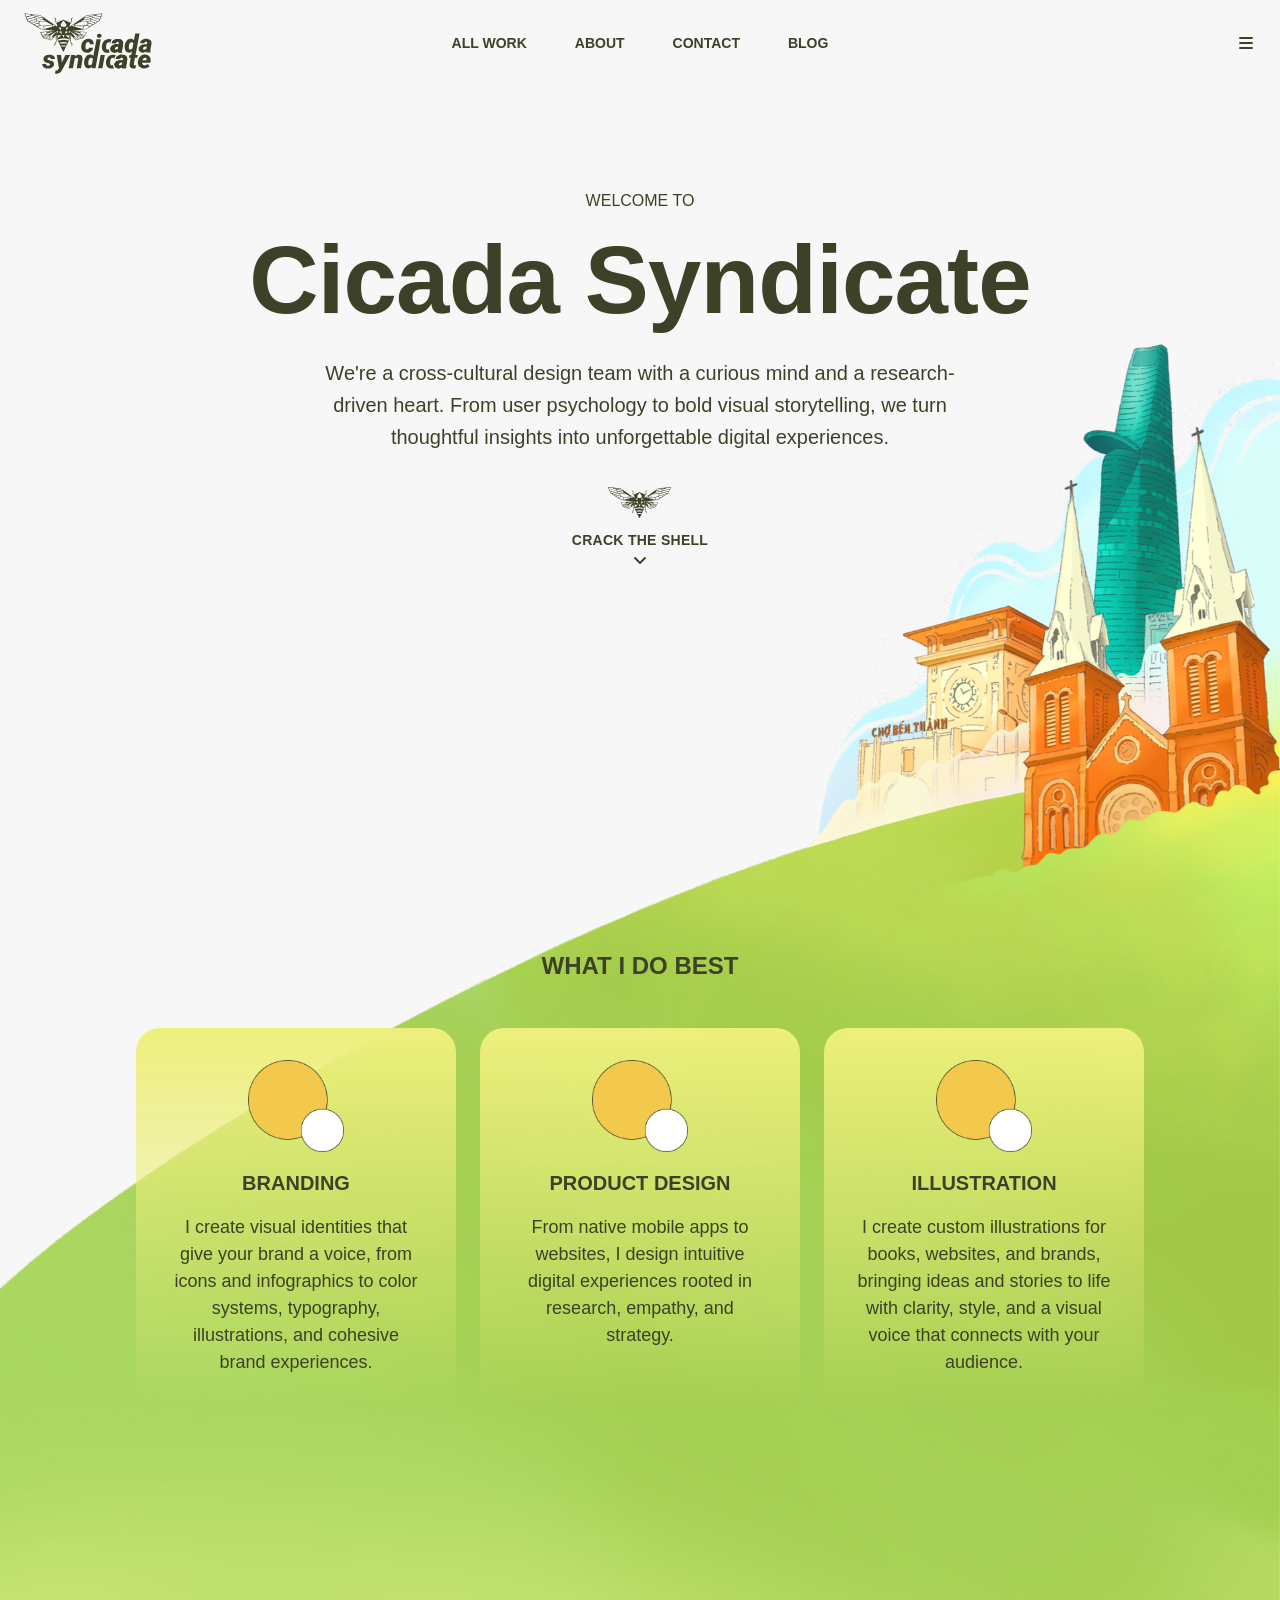
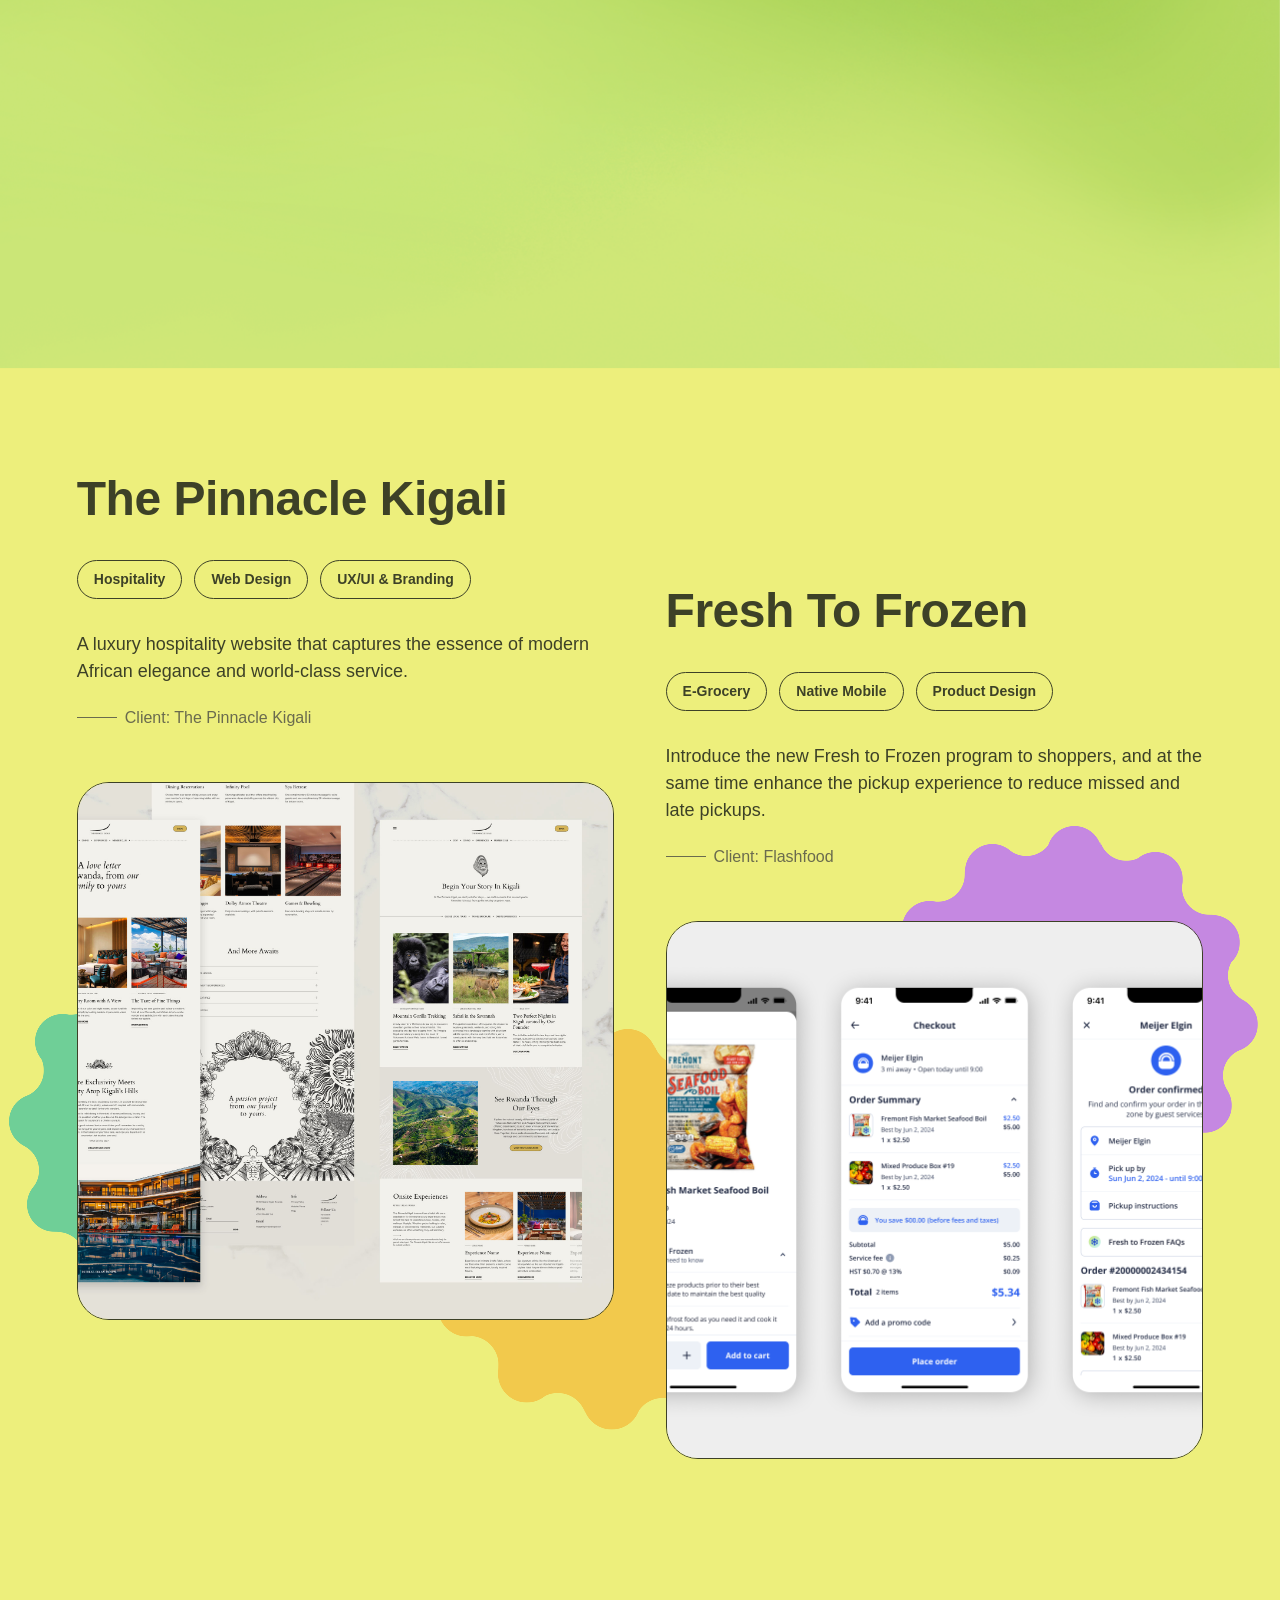
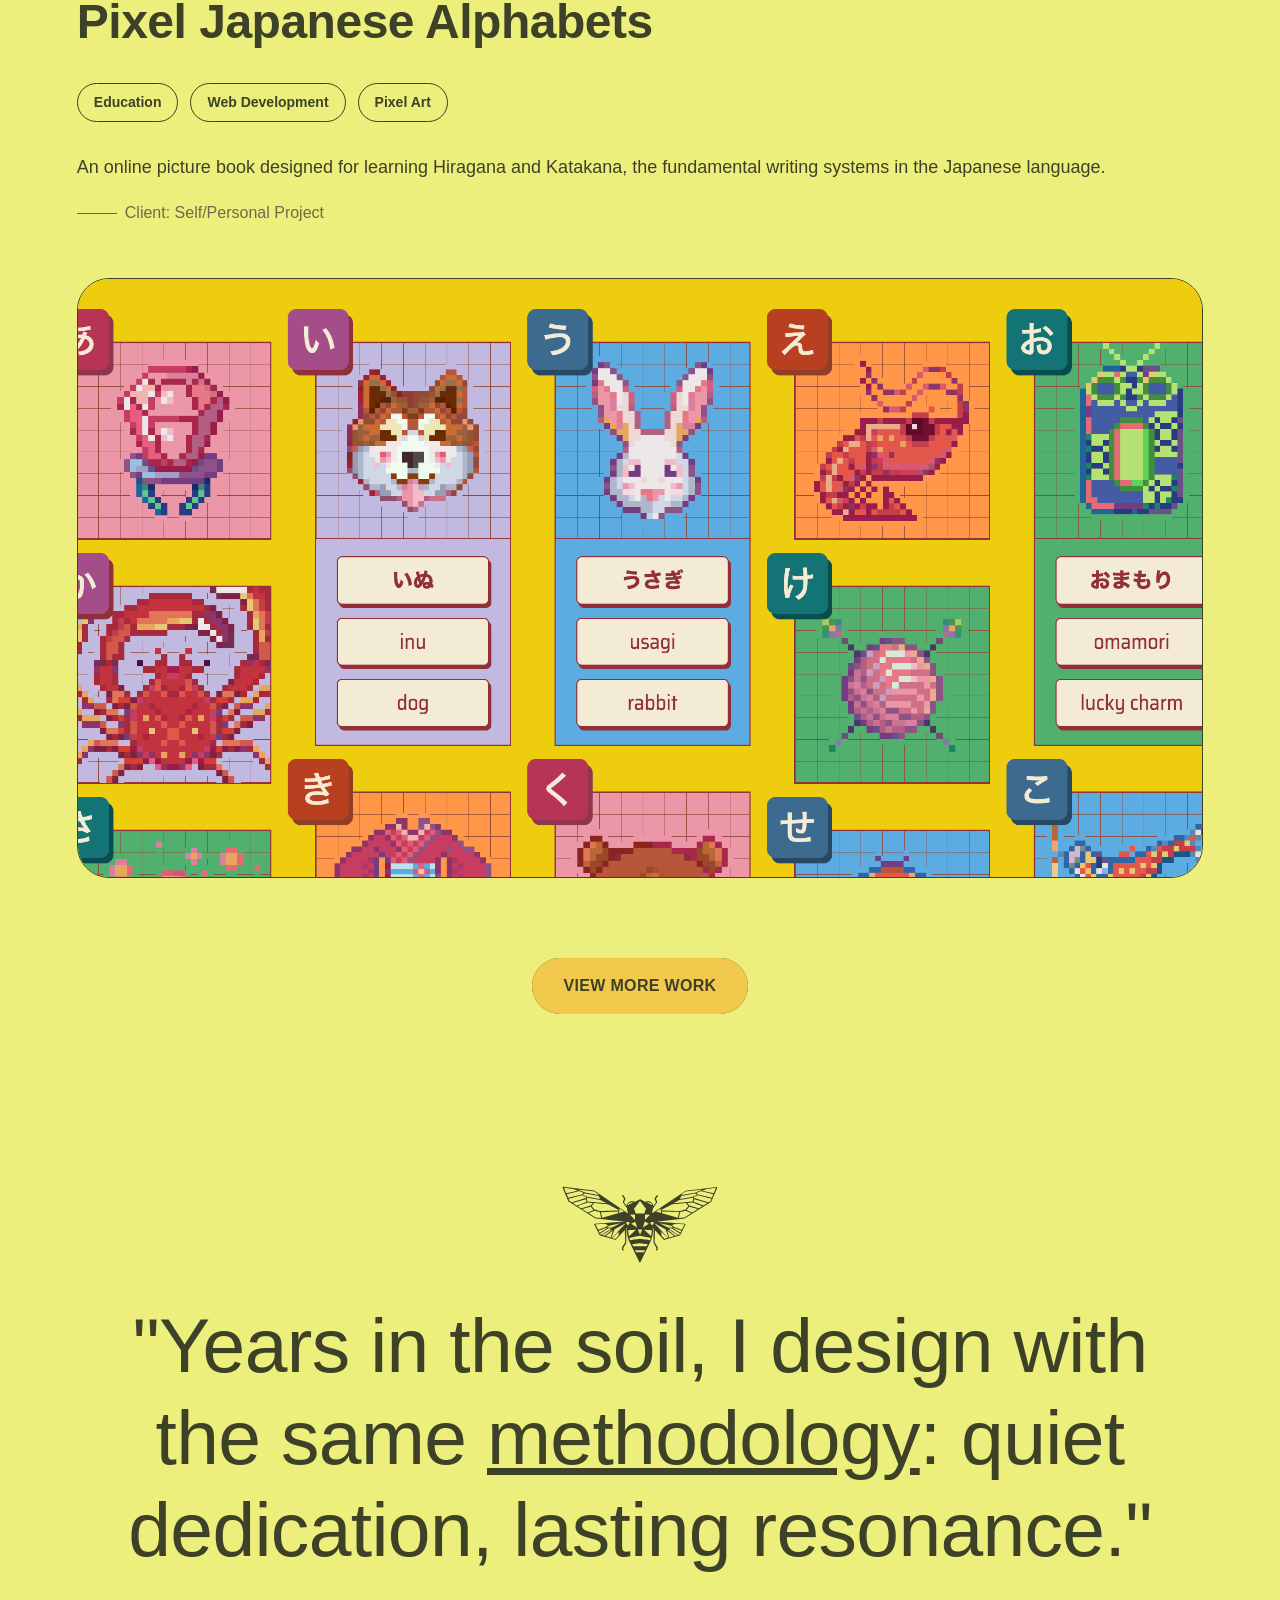
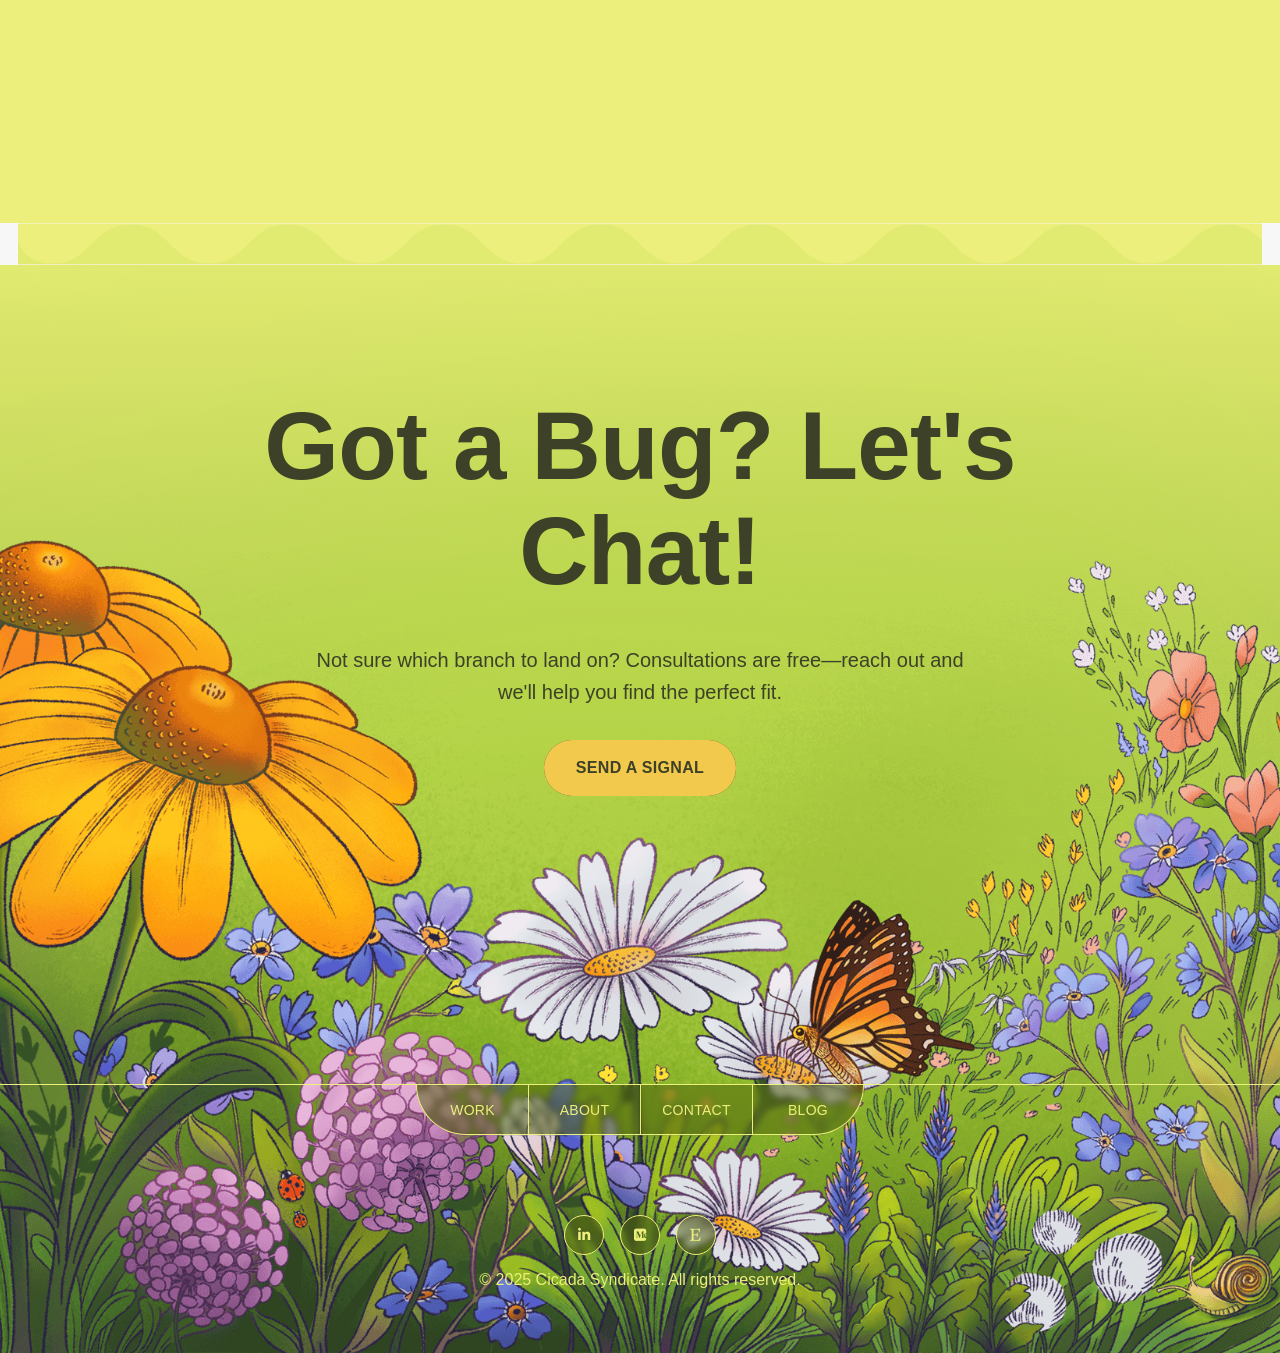
==== commit 0a8fd651: "Deploy: Refactor navigation links to use SmartLink component for improved routing cicada-syndicate/s" ====
--- a/index.html
+++ b/index.html
@@ -13,7 +13,7 @@
     <link href="https://fonts.googleapis.com/css2?family=Host+Grotesk:ital,wght@0,300..800;1,300..800&family=Source+Sans+3:ital,wght@0,200..900;1,200..900&display=swap" rel="stylesheet" />
 
     <!-- Vite injects scripts automatically -->
-    <script type="module" crossorigin src="/assets/index-CR5ueB8g.js"></script>
+    <script type="module" crossorigin src="/assets/index-w4YbjYyU.js"></script>
     <link rel="stylesheet" crossorigin href="/assets/index-DeprcFbC.css">
   </head>
   <body>
